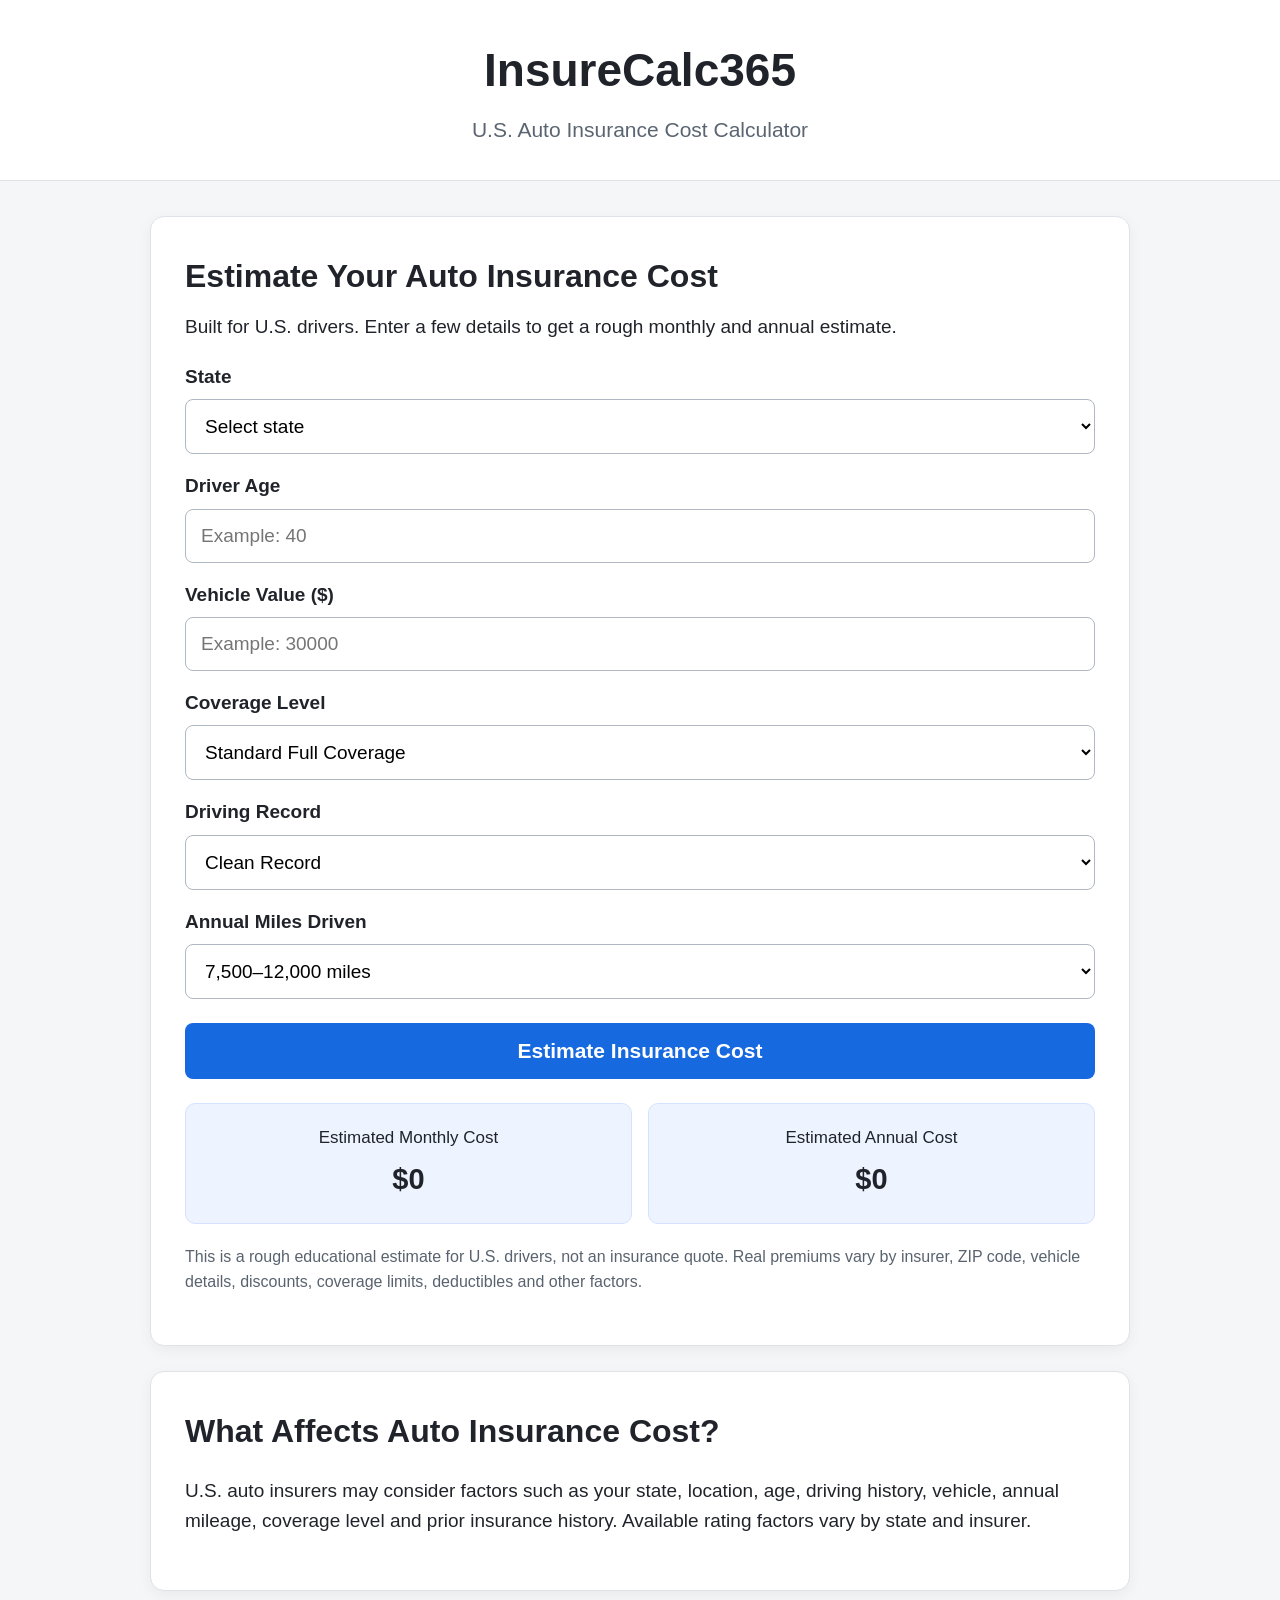
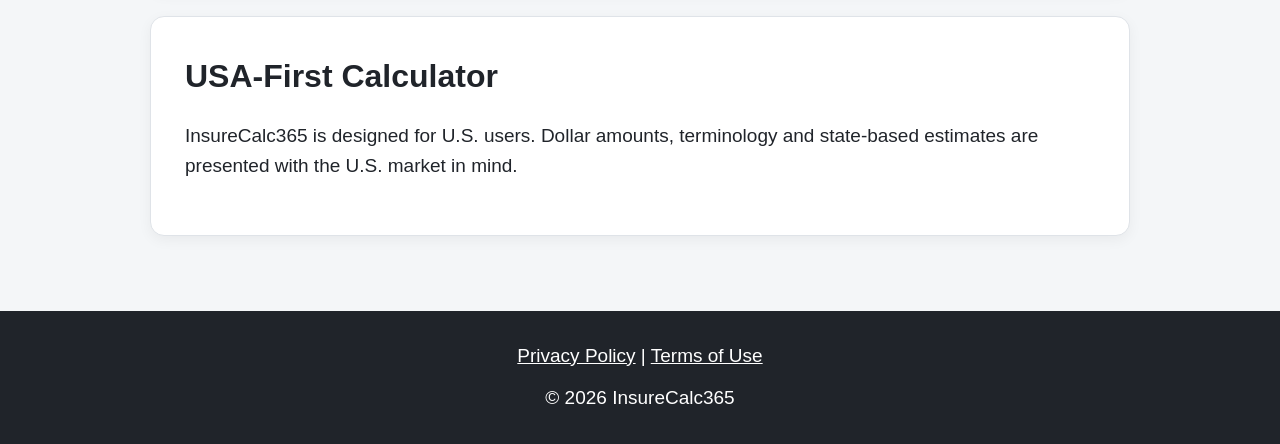
==== index.html @ 54487031 "Add files via upload" ====
<!doctype html>
<html lang="en">
<head>
<meta charset="utf-8">
<meta name="viewport" content="width=device-width,initial-scale=1">
<title>InsureCalc365 | U.S. Auto Insurance Cost Calculator</title>
<meta name="description" content="Estimate monthly and annual U.S. auto insurance costs using state, age, vehicle value, coverage level, driving record and annual mileage.">
<link rel="stylesheet" href="style.css">
</head>
<body>
<header><div class="wrap"><h1>InsureCalc365</h1><p>U.S. Auto Insurance Cost Calculator</p></div></header>
<main class="wrap">
<section class="card">
<h2>Estimate Your Auto Insurance Cost</h2>
<p class="intro">Built for U.S. drivers. Enter a few details to get a rough monthly and annual estimate.</p>

<label for="state">State</label>
<select id="state">
<option value="1.00">Select state</option>
<option value="1.18">California</option>
<option value="1.28">Florida</option>
<option value="1.15">Georgia</option>
<option value="0.92">Illinois</option>
<option value="1.22">Michigan</option>
<option value="1.08">New Jersey</option>
<option value="1.20">New York</option>
<option value="0.96">North Carolina</option>
<option value="1.00">Ohio</option>
<option value="1.05">Pennsylvania</option>
<option value="1.12">Texas</option>
<option value="0.98">Virginia</option>
<option value="1.06">Washington</option>
<option value="1.00">Other U.S. State</option>
</select>

<label for="age">Driver Age</label>
<input id="age" type="number" min="16" max="100" placeholder="Example: 40">

<label for="vehicleValue">Vehicle Value ($)</label>
<input id="vehicleValue" type="number" min="1000" step="500" placeholder="Example: 30000">

<label for="coverage">Coverage Level</label>
<select id="coverage">
<option value="0.68">Minimum / Liability Focused</option>
<option value="1.00" selected>Standard Full Coverage</option>
<option value="1.28">Higher-Limit Full Coverage</option>
</select>

<label for="record">Driving Record</label>
<select id="record">
<option value="1.00">Clean Record</option>
<option value="1.25">One Recent Violation</option>
<option value="1.55">One Recent At-Fault Accident</option>
<option value="2.00">Multiple Incidents</option>
</select>

<label for="miles">Annual Miles Driven</label>
<select id="miles">
<option value="0.90">Under 7,500 miles</option>
<option value="1.00" selected>7,500–12,000 miles</option>
<option value="1.08">12,001–18,000 miles</option>
<option value="1.15">Over 18,000 miles</option>
</select>

<button id="calculateBtn">Estimate Insurance Cost</button>
<div id="message" class="message" aria-live="polite"></div>

<div id="results" class="results" hidden>
<div class="resultbox"><span>Estimated Monthly Cost</span><strong id="monthly">$0</strong></div>
<div class="resultbox"><span>Estimated Annual Cost</span><strong id="annual">$0</strong></div>
</div>

<p class="note">This is a rough educational estimate for U.S. drivers, not an insurance quote. Real premiums vary by insurer, ZIP code, vehicle details, discounts, coverage limits, deductibles and other factors.</p>
</section>

<section class="card info">
<h2>What Affects Auto Insurance Cost?</h2>
<p>U.S. auto insurers may consider factors such as your state, location, age, driving history, vehicle, annual mileage, coverage level and prior insurance history. Available rating factors vary by state and insurer.</p>
</section>

<section class="card info">
<h2>USA-First Calculator</h2>
<p>InsureCalc365 is designed for U.S. users. Dollar amounts, terminology and state-based estimates are presented with the U.S. market in mind.</p>
</section>
</main>

<footer><div class="wrap"><a href="privacy.html">Privacy Policy</a> | <a href="terms.html">Terms of Use</a><p>© 2026 InsureCalc365</p></div></footer>
<script src="script.js"></script>
</body>
</html>
---- style.css ----
*{box-sizing:border-box}
body{margin:0;font-family:Arial,Helvetica,sans-serif;background:#f4f6f8;color:#20242a;font-size:19px;line-height:1.6}
.wrap{width:min(94%,980px);margin:0 auto}
header{background:#fff;border-bottom:1px solid #dfe3e8;text-align:center;padding:34px 0}
header h1{font-size:46px;margin:0 0 5px}
header p{font-size:21px;margin:0;color:#5b6572}
main{padding:35px 0}
.card{background:#fff;border:1px solid #dfe3e8;border-radius:14px;padding:34px;margin-bottom:25px;box-shadow:0 4px 14px rgba(0,0,0,.05)}
h2{font-size:32px;margin:0 0 10px}
.intro{margin-top:0}
label{display:block;font-size:19px;font-weight:700;margin:17px 0 7px}
input,select{width:100%;padding:15px;font-size:19px;border:1px solid #aeb7c2;border-radius:8px;background:#fff}
button{width:100%;margin-top:24px;padding:16px;font-size:21px;font-weight:700;border:0;border-radius:8px;background:#1769e0;color:#fff;cursor:pointer}
button:hover{background:#0f55bb}
.message{margin-top:18px;font-weight:700}
.results{display:grid;grid-template-columns:1fr 1fr;gap:16px;margin-top:24px}
.resultbox{padding:20px;border-radius:10px;background:#eef4ff;border:1px solid #d5e2ff;text-align:center}
.resultbox span{display:block;font-size:17px}
.resultbox strong{display:block;font-size:29px;margin-top:5px}
.note{margin-top:20px;font-size:16px;color:#59636f}
footer{background:#20242a;color:#fff;text-align:center;padding:30px 0;margin-top:15px}
footer a{color:#fff}
footer p{margin:12px 0 0}
@media(max-width:650px){body{font-size:18px}header h1{font-size:38px}.card{padding:24px}h2{font-size:28px}.results{grid-template-columns:1fr}}
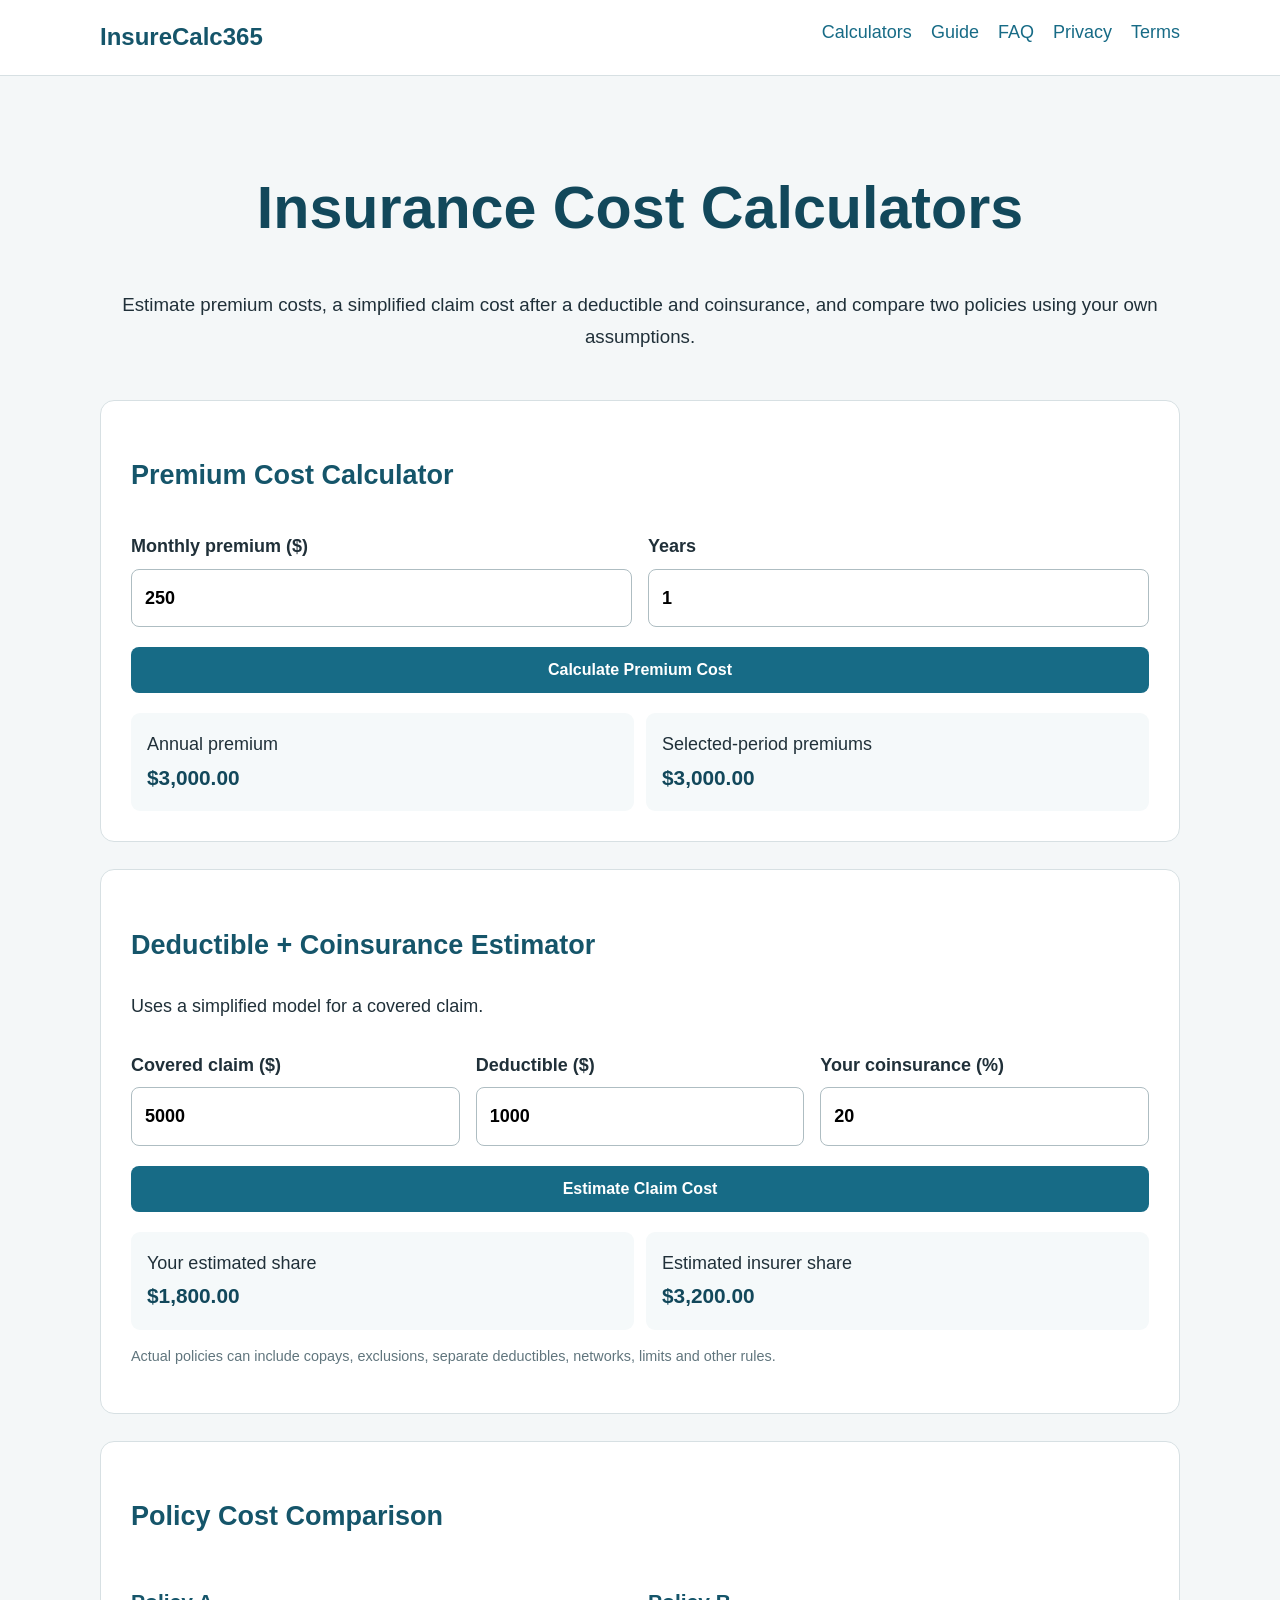
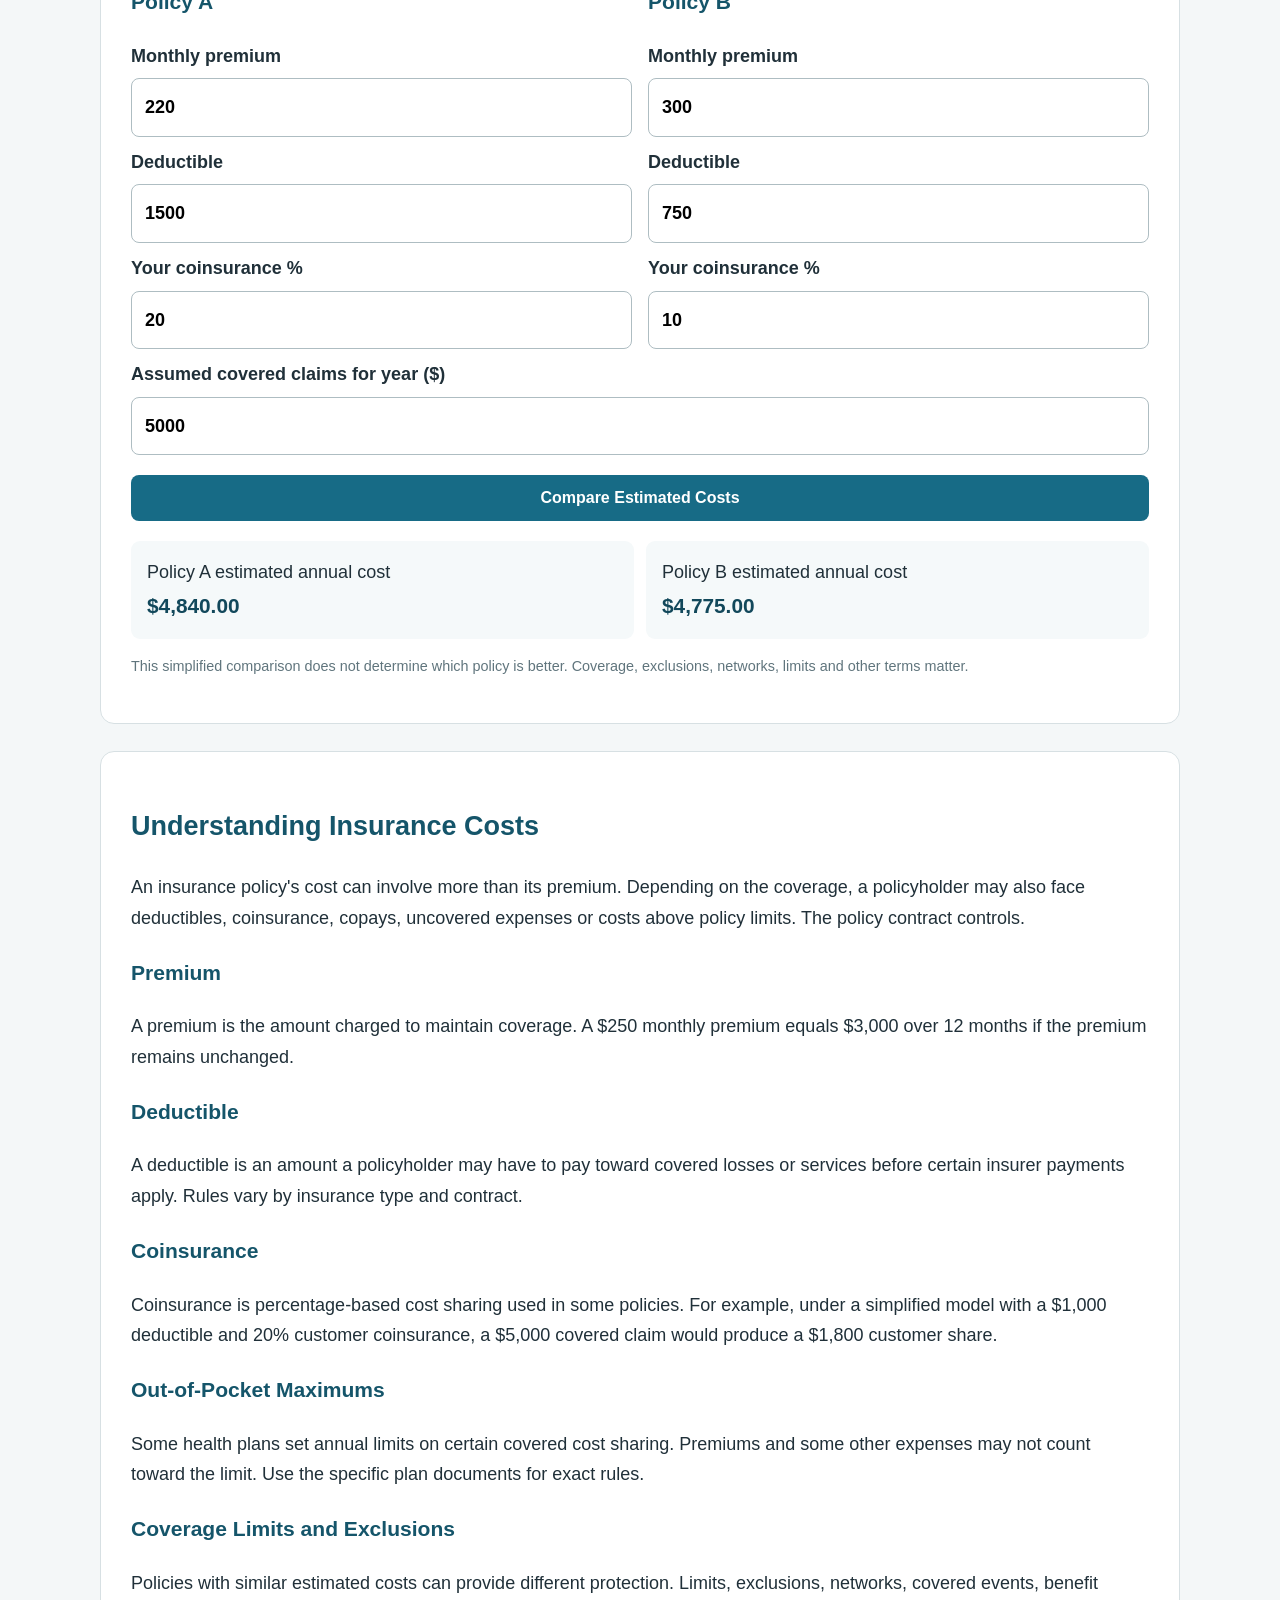
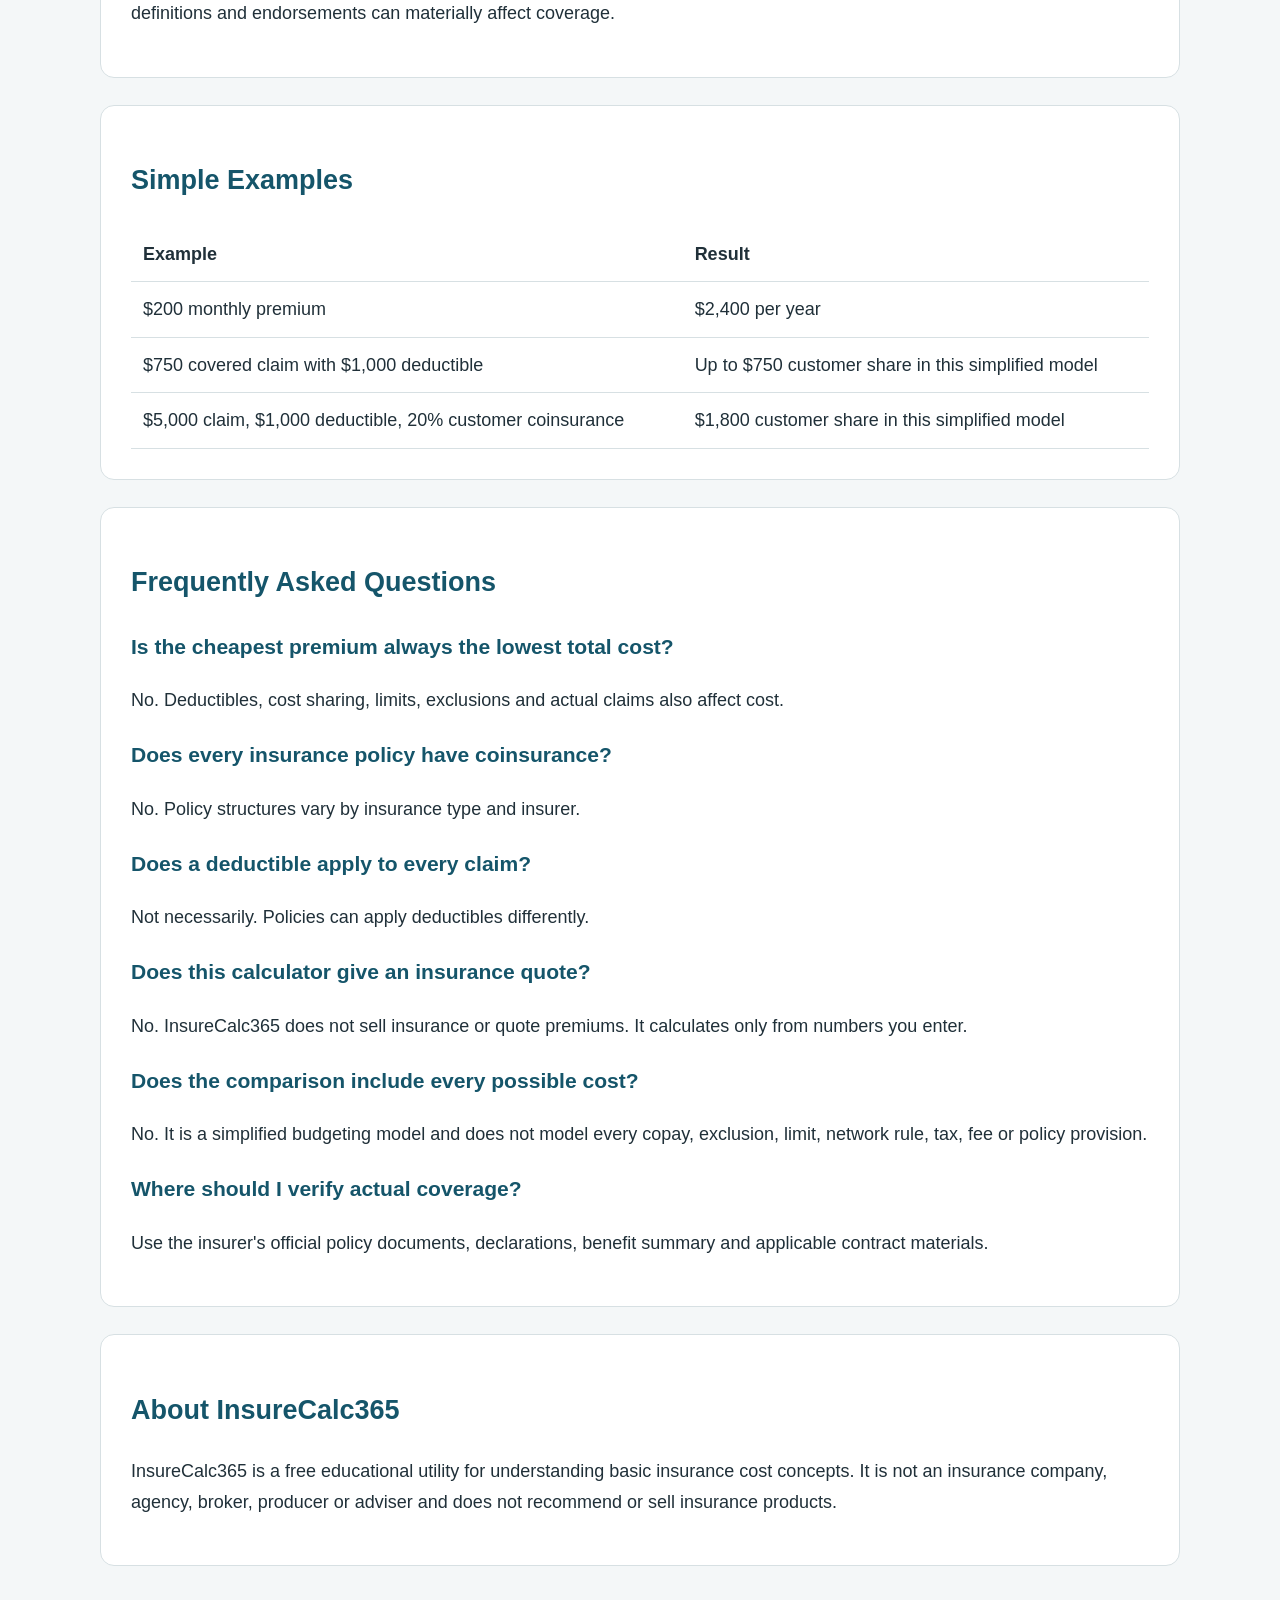
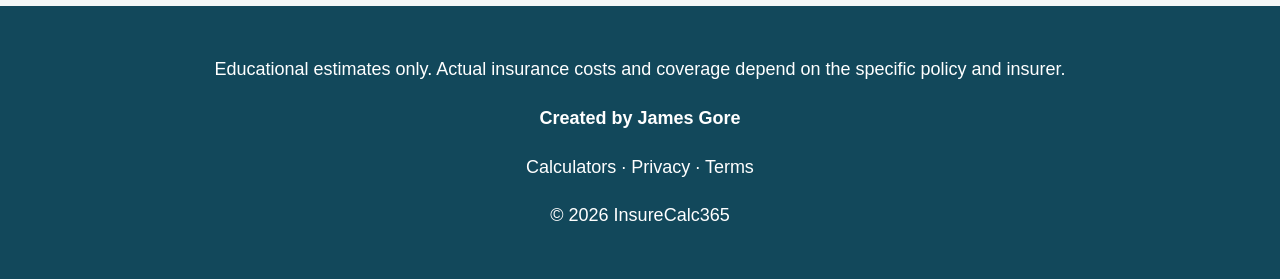
==== commit c158b566: "Add files via upload" ====
--- a/index.html
+++ b/index.html
@@ -1,90 +1 @@
-<!doctype html>
-<html lang="en">
-<head>
-<meta charset="utf-8">
-<meta name="viewport" content="width=device-width,initial-scale=1">
-<title>InsureCalc365 | U.S. Auto Insurance Cost Calculator</title>
-<meta name="description" content="Estimate monthly and annual U.S. auto insurance costs using state, age, vehicle value, coverage level, driving record and annual mileage.">
-<link rel="stylesheet" href="style.css">
-</head>
-<body>
-<header><div class="wrap"><h1>InsureCalc365</h1><p>U.S. Auto Insurance Cost Calculator</p></div></header>
-<main class="wrap">
-<section class="card">
-<h2>Estimate Your Auto Insurance Cost</h2>
-<p class="intro">Built for U.S. drivers. Enter a few details to get a rough monthly and annual estimate.</p>
-
-<label for="state">State</label>
-<select id="state">
-<option value="1.00">Select state</option>
-<option value="1.18">California</option>
-<option value="1.28">Florida</option>
-<option value="1.15">Georgia</option>
-<option value="0.92">Illinois</option>
-<option value="1.22">Michigan</option>
-<option value="1.08">New Jersey</option>
-<option value="1.20">New York</option>
-<option value="0.96">North Carolina</option>
-<option value="1.00">Ohio</option>
-<option value="1.05">Pennsylvania</option>
-<option value="1.12">Texas</option>
-<option value="0.98">Virginia</option>
-<option value="1.06">Washington</option>
-<option value="1.00">Other U.S. State</option>
-</select>
-
-<label for="age">Driver Age</label>
-<input id="age" type="number" min="16" max="100" placeholder="Example: 40">
-
-<label for="vehicleValue">Vehicle Value ($)</label>
-<input id="vehicleValue" type="number" min="1000" step="500" placeholder="Example: 30000">
-
-<label for="coverage">Coverage Level</label>
-<select id="coverage">
-<option value="0.68">Minimum / Liability Focused</option>
-<option value="1.00" selected>Standard Full Coverage</option>
-<option value="1.28">Higher-Limit Full Coverage</option>
-</select>
-
-<label for="record">Driving Record</label>
-<select id="record">
-<option value="1.00">Clean Record</option>
-<option value="1.25">One Recent Violation</option>
-<option value="1.55">One Recent At-Fault Accident</option>
-<option value="2.00">Multiple Incidents</option>
-</select>
-
-<label for="miles">Annual Miles Driven</label>
-<select id="miles">
-<option value="0.90">Under 7,500 miles</option>
-<option value="1.00" selected>7,500–12,000 miles</option>
-<option value="1.08">12,001–18,000 miles</option>
-<option value="1.15">Over 18,000 miles</option>
-</select>
-
-<button id="calculateBtn">Estimate Insurance Cost</button>
-<div id="message" class="message" aria-live="polite"></div>
-
-<div id="results" class="results" hidden>
-<div class="resultbox"><span>Estimated Monthly Cost</span><strong id="monthly">$0</strong></div>
-<div class="resultbox"><span>Estimated Annual Cost</span><strong id="annual">$0</strong></div>
-</div>
-
-<p class="note">This is a rough educational estimate for U.S. drivers, not an insurance quote. Real premiums vary by insurer, ZIP code, vehicle details, discounts, coverage limits, deductibles and other factors.</p>
-</section>
-
-<section class="card info">
-<h2>What Affects Auto Insurance Cost?</h2>
-<p>U.S. auto insurers may consider factors such as your state, location, age, driving history, vehicle, annual mileage, coverage level and prior insurance history. Available rating factors vary by state and insurer.</p>
-</section>
-
-<section class="card info">
-<h2>USA-First Calculator</h2>
-<p>InsureCalc365 is designed for U.S. users. Dollar amounts, terminology and state-based estimates are presented with the U.S. market in mind.</p>
-</section>
-</main>
-
-<footer><div class="wrap"><a href="privacy.html">Privacy Policy</a> | <a href="terms.html">Terms of Use</a><p>© 2026 InsureCalc365</p></div></footer>
-<script src="script.js"></script>
-</body>
-</html>
+<!doctype html><html><head><meta charset="utf-8"><meta name="viewport" content="width=device-width,initial-scale=1"><title>Insurance Cost Calculators | InsureCalc365</title><meta name="description" content="Free insurance budgeting calculators for premiums, deductibles, coinsurance and policy cost comparisons."><link rel="stylesheet" href="style.css"></head><body><header><div class="wrap"><b>InsureCalc365</b><nav><a href="#tools">Calculators</a> <a href="#guide">Guide</a> <a href="#faq">FAQ</a> <a href="privacy.html">Privacy</a> <a href="terms.html">Terms</a></nav></div></header><main class="wrap"><section class="hero"><h1>Insurance Cost Calculators</h1><p>Estimate premium costs, a simplified claim cost after a deductible and coinsurance, and compare two policies using your own assumptions.</p></section><section id="tools"><article class="card"><h2>Premium Cost Calculator</h2><div class="grid"><label>Monthly premium ($)<input id="p" type="number" value="250" min="0"></label><label>Years<input id="y" type="number" value="1" min="1"></label></div><button onclick="prem()">Calculate Premium Cost</button><div class="results"><div>Annual premium<strong id="pa">—</strong></div><div>Selected-period premiums<strong id="pt">—</strong></div></div></article><article class="card"><h2>Deductible + Coinsurance Estimator</h2><p>Uses a simplified model for a covered claim.</p><div class="grid three"><label>Covered claim ($)<input id="cl" type="number" value="5000" min="0"></label><label>Deductible ($)<input id="d" type="number" value="1000" min="0"></label><label>Your coinsurance (%)<input id="c" type="number" value="20" min="0" max="100"></label></div><button onclick="claim()">Estimate Claim Cost</button><div class="results"><div>Your estimated share<strong id="ys">—</strong></div><div>Estimated insurer share<strong id="is">—</strong></div></div><p class="note">Actual policies can include copays, exclusions, separate deductibles, networks, limits and other rules.</p></article><article class="card"><h2>Policy Cost Comparison</h2><div class="compare"><div><h3>Policy A</h3><label>Monthly premium<input id="ap" type="number" value="220"></label><label>Deductible<input id="ad" type="number" value="1500"></label><label>Your coinsurance %<input id="ac" type="number" value="20"></label></div><div><h3>Policy B</h3><label>Monthly premium<input id="bp" type="number" value="300"></label><label>Deductible<input id="bd" type="number" value="750"></label><label>Your coinsurance %<input id="bc" type="number" value="10"></label></div></div><label>Assumed covered claims for year ($)<input id="claims" type="number" value="5000"></label><button onclick="compare()">Compare Estimated Costs</button><div class="results"><div>Policy A estimated annual cost<strong id="at">—</strong></div><div>Policy B estimated annual cost<strong id="bt">—</strong></div></div><p class="note">This simplified comparison does not determine which policy is better. Coverage, exclusions, networks, limits and other terms matter.</p></article></section><section class="content" id="guide"><h2>Understanding Insurance Costs</h2><p>An insurance policy's cost can involve more than its premium. Depending on the coverage, a policyholder may also face deductibles, coinsurance, copays, uncovered expenses or costs above policy limits. The policy contract controls.</p><h3>Premium</h3><p>A premium is the amount charged to maintain coverage. A $250 monthly premium equals $3,000 over 12 months if the premium remains unchanged.</p><h3>Deductible</h3><p>A deductible is an amount a policyholder may have to pay toward covered losses or services before certain insurer payments apply. Rules vary by insurance type and contract.</p><h3>Coinsurance</h3><p>Coinsurance is percentage-based cost sharing used in some policies. For example, under a simplified model with a $1,000 deductible and 20% customer coinsurance, a $5,000 covered claim would produce a $1,800 customer share.</p><h3>Out-of-Pocket Maximums</h3><p>Some health plans set annual limits on certain covered cost sharing. Premiums and some other expenses may not count toward the limit. Use the specific plan documents for exact rules.</p><h3>Coverage Limits and Exclusions</h3><p>Policies with similar estimated costs can provide different protection. Limits, exclusions, networks, covered events, benefit definitions and endorsements can materially affect coverage.</p></section><section class="content"><h2>Simple Examples</h2><table><tr><th>Example</th><th>Result</th></tr><tr><td>$200 monthly premium</td><td>$2,400 per year</td></tr><tr><td>$750 covered claim with $1,000 deductible</td><td>Up to $750 customer share in this simplified model</td></tr><tr><td>$5,000 claim, $1,000 deductible, 20% customer coinsurance</td><td>$1,800 customer share in this simplified model</td></tr></table></section><section class="content" id="faq"><h2>Frequently Asked Questions</h2><h3>Is the cheapest premium always the lowest total cost?</h3><p>No. Deductibles, cost sharing, limits, exclusions and actual claims also affect cost.</p><h3>Does every insurance policy have coinsurance?</h3><p>No. Policy structures vary by insurance type and insurer.</p><h3>Does a deductible apply to every claim?</h3><p>Not necessarily. Policies can apply deductibles differently.</p><h3>Does this calculator give an insurance quote?</h3><p>No. InsureCalc365 does not sell insurance or quote premiums. It calculates only from numbers you enter.</p><h3>Does the comparison include every possible cost?</h3><p>No. It is a simplified budgeting model and does not model every copay, exclusion, limit, network rule, tax, fee or policy provision.</p><h3>Where should I verify actual coverage?</h3><p>Use the insurer's official policy documents, declarations, benefit summary and applicable contract materials.</p></section><section class="content"><h2>About InsureCalc365</h2><p>InsureCalc365 is a free educational utility for understanding basic insurance cost concepts. It is not an insurance company, agency, broker, producer or adviser and does not recommend or sell insurance products.</p></section></main><footer><p>Educational estimates only. Actual insurance costs and coverage depend on the specific policy and insurer.</p><p><b>Created by James Gore</b></p><p><a href="index.html">Calculators</a> · <a href="privacy.html">Privacy</a> · <a href="terms.html">Terms</a></p><p>© 2026 InsureCalc365</p></footer><script src="script.js"></script></body></html>
--- a/style.css
+++ b/style.css
@@ -1,24 +1 @@
-*{box-sizing:border-box}
-body{margin:0;font-family:Arial,Helvetica,sans-serif;background:#f4f6f8;color:#20242a;font-size:19px;line-height:1.6}
-.wrap{width:min(94%,980px);margin:0 auto}
-header{background:#fff;border-bottom:1px solid #dfe3e8;text-align:center;padding:34px 0}
-header h1{font-size:46px;margin:0 0 5px}
-header p{font-size:21px;margin:0;color:#5b6572}
-main{padding:35px 0}
-.card{background:#fff;border:1px solid #dfe3e8;border-radius:14px;padding:34px;margin-bottom:25px;box-shadow:0 4px 14px rgba(0,0,0,.05)}
-h2{font-size:32px;margin:0 0 10px}
-.intro{margin-top:0}
-label{display:block;font-size:19px;font-weight:700;margin:17px 0 7px}
-input,select{width:100%;padding:15px;font-size:19px;border:1px solid #aeb7c2;border-radius:8px;background:#fff}
-button{width:100%;margin-top:24px;padding:16px;font-size:21px;font-weight:700;border:0;border-radius:8px;background:#1769e0;color:#fff;cursor:pointer}
-button:hover{background:#0f55bb}
-.message{margin-top:18px;font-weight:700}
-.results{display:grid;grid-template-columns:1fr 1fr;gap:16px;margin-top:24px}
-.resultbox{padding:20px;border-radius:10px;background:#eef4ff;border:1px solid #d5e2ff;text-align:center}
-.resultbox span{display:block;font-size:17px}
-.resultbox strong{display:block;font-size:29px;margin-top:5px}
-.note{margin-top:20px;font-size:16px;color:#59636f}
-footer{background:#20242a;color:#fff;text-align:center;padding:30px 0;margin-top:15px}
-footer a{color:#fff}
-footer p{margin:12px 0 0}
-@media(max-width:650px){body{font-size:18px}header h1{font-size:38px}.card{padding:24px}h2{font-size:28px}.results{grid-template-columns:1fr}}
+*{box-sizing:border-box}body{margin:0;background:#f4f7f8;color:#203039;font:18px/1.7 Arial,sans-serif}.wrap{width:min(1080px,92%);margin:auto}header{background:#fff;border-bottom:1px solid #d7e0e3;padding:17px 0}header .wrap{display:flex;justify-content:space-between;gap:20px;flex-wrap:wrap}header b{font-size:1.5rem;color:#15556a}nav a{margin-left:14px}a{color:#176b86;text-decoration:none}.hero{text-align:center;padding:50px 0 28px}.hero h1{font-size:clamp(2.3rem,6vw,3.7rem);line-height:1.1;color:#12485b}.hero p{font-size:1.17rem}.card,.content{background:#fff;border:1px solid #d7e0e3;border-radius:14px;padding:30px;margin-bottom:27px}h2,h3{color:#15556a}.grid,.compare{display:grid;grid-template-columns:repeat(2,1fr);gap:16px}.three{grid-template-columns:repeat(3,1fr)}label{display:block;font-weight:bold;margin-top:10px}input{width:100%;padding:13px;margin-top:7px;border:1px solid #aebdc2;border-radius:8px;font:inherit}button{width:100%;padding:14px;margin-top:20px;border:0;border-radius:8px;background:#176b86;color:#fff;font-size:1rem;font-weight:bold}.results{display:grid;grid-template-columns:repeat(2,1fr);gap:12px;margin-top:20px}.results div{background:#f5f9fa;padding:16px;border-radius:9px}.results strong{display:block;font-size:1.3rem;color:#12485b}.note{font-size:.9rem;color:#60757d}table{width:100%;border-collapse:collapse}th,td{text-align:left;padding:12px;border-bottom:1px solid #d7e0e3}.back{display:inline-block;margin-top:22px;background:#176b86;color:#fff;padding:11px 18px;border-radius:8px;font-weight:bold}footer{background:#12485b;color:#fff;text-align:center;padding:30px 4%;margin-top:40px}footer a{color:#fff}@media(max-width:760px){body{font-size:17px}.grid,.three,.compare,.results{grid-template-columns:1fr}.card,.content{padding:21px}}
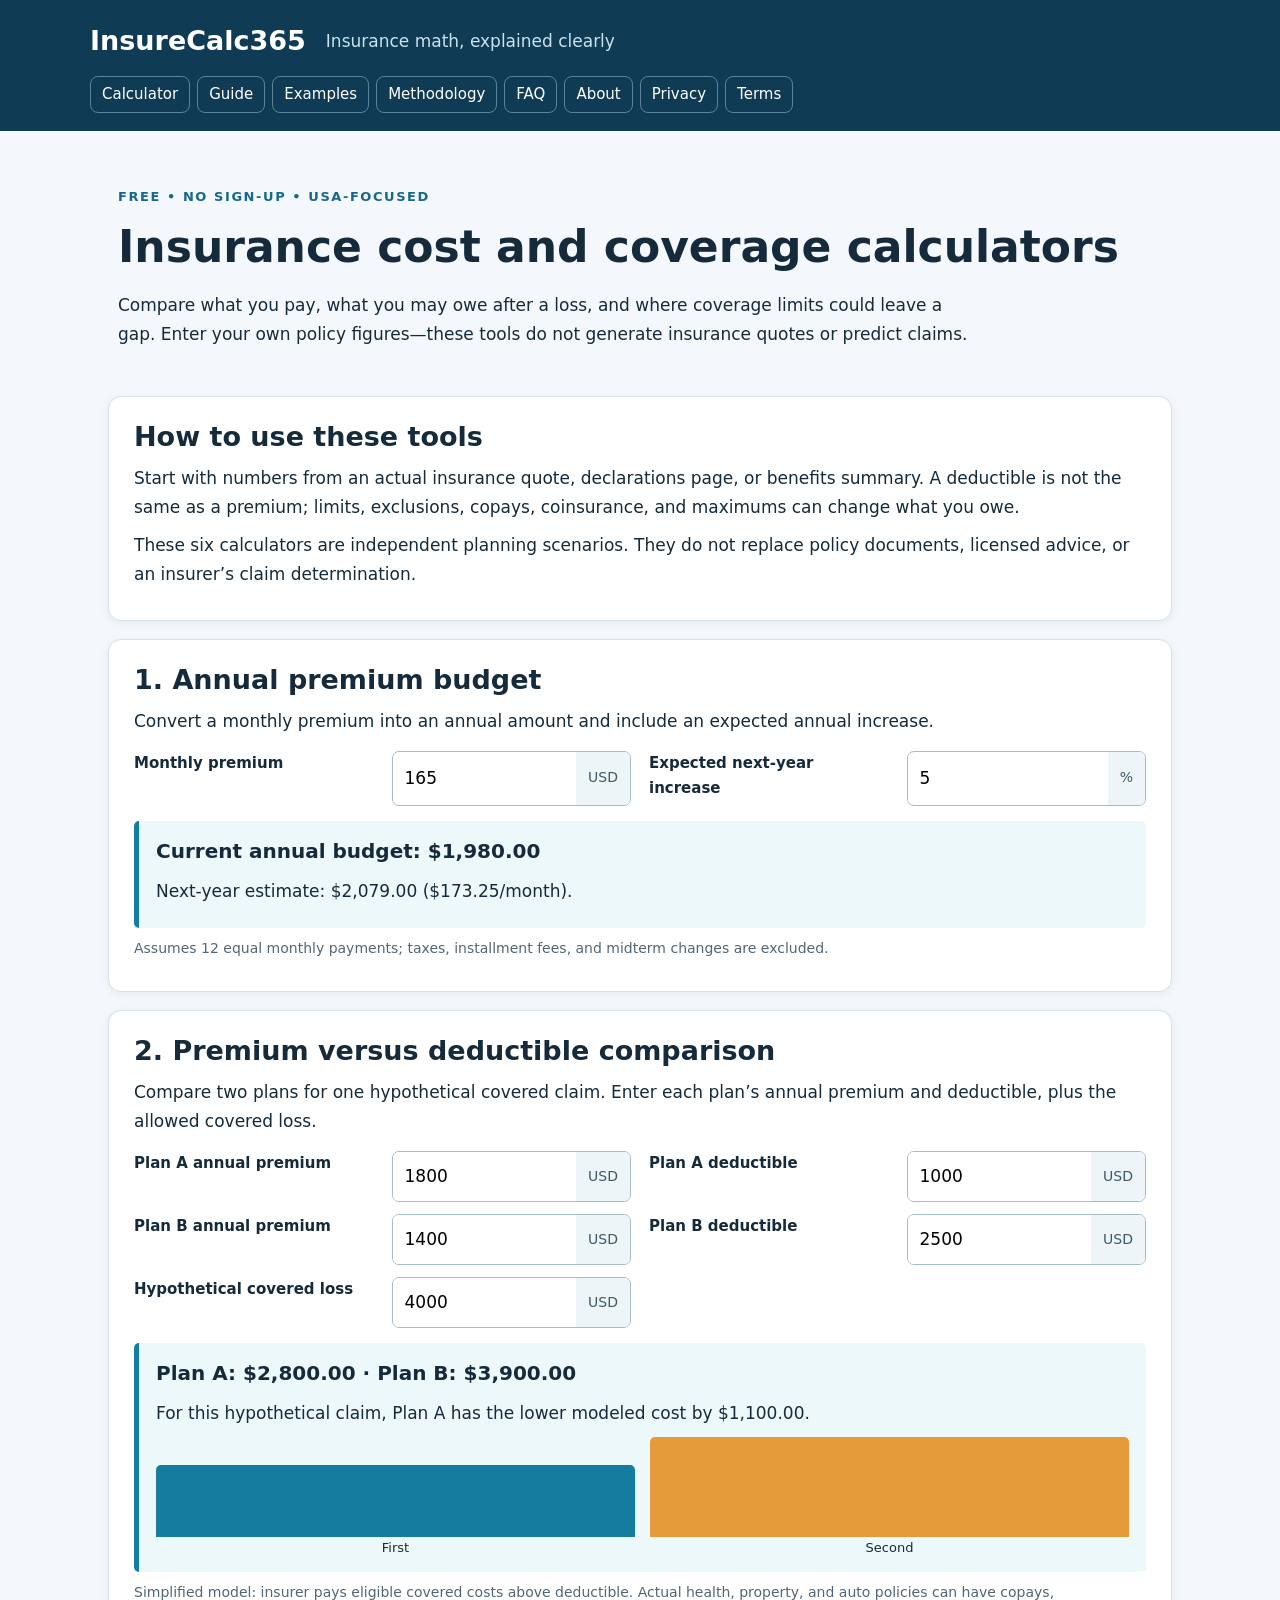
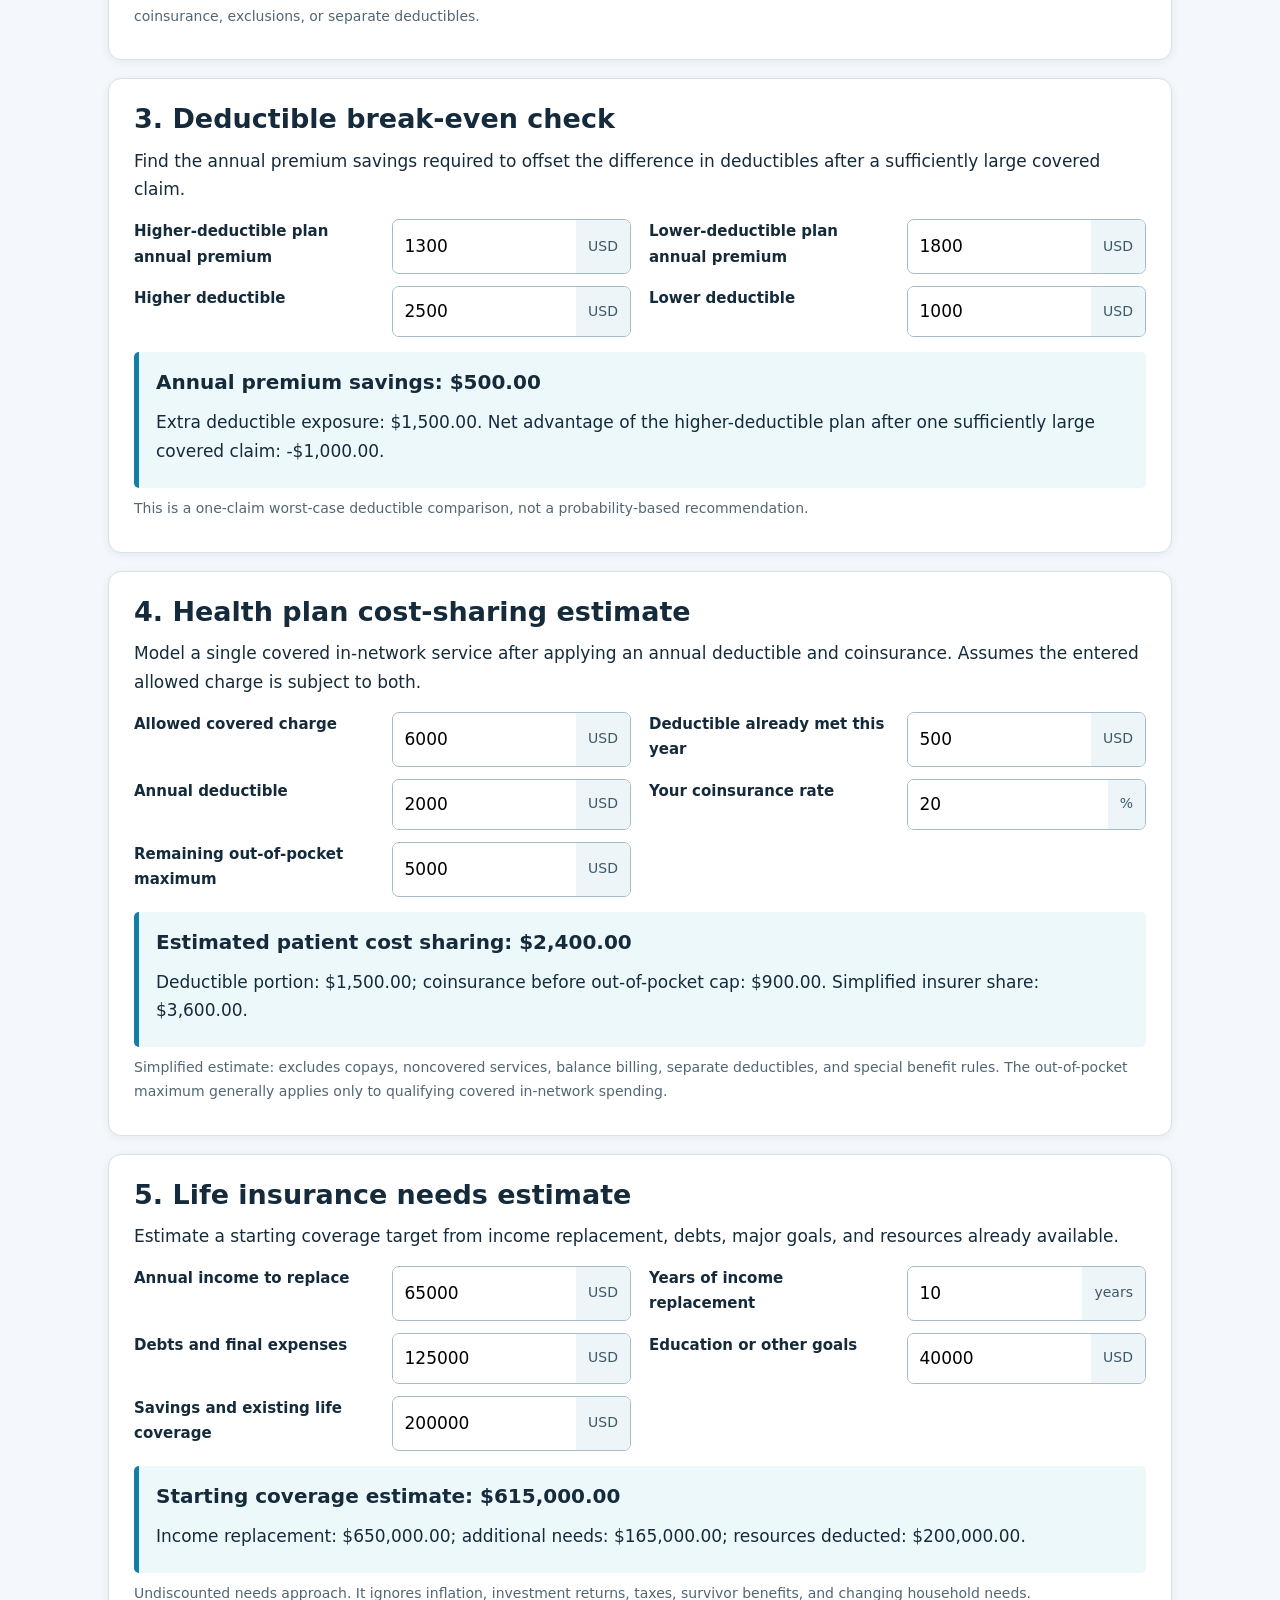
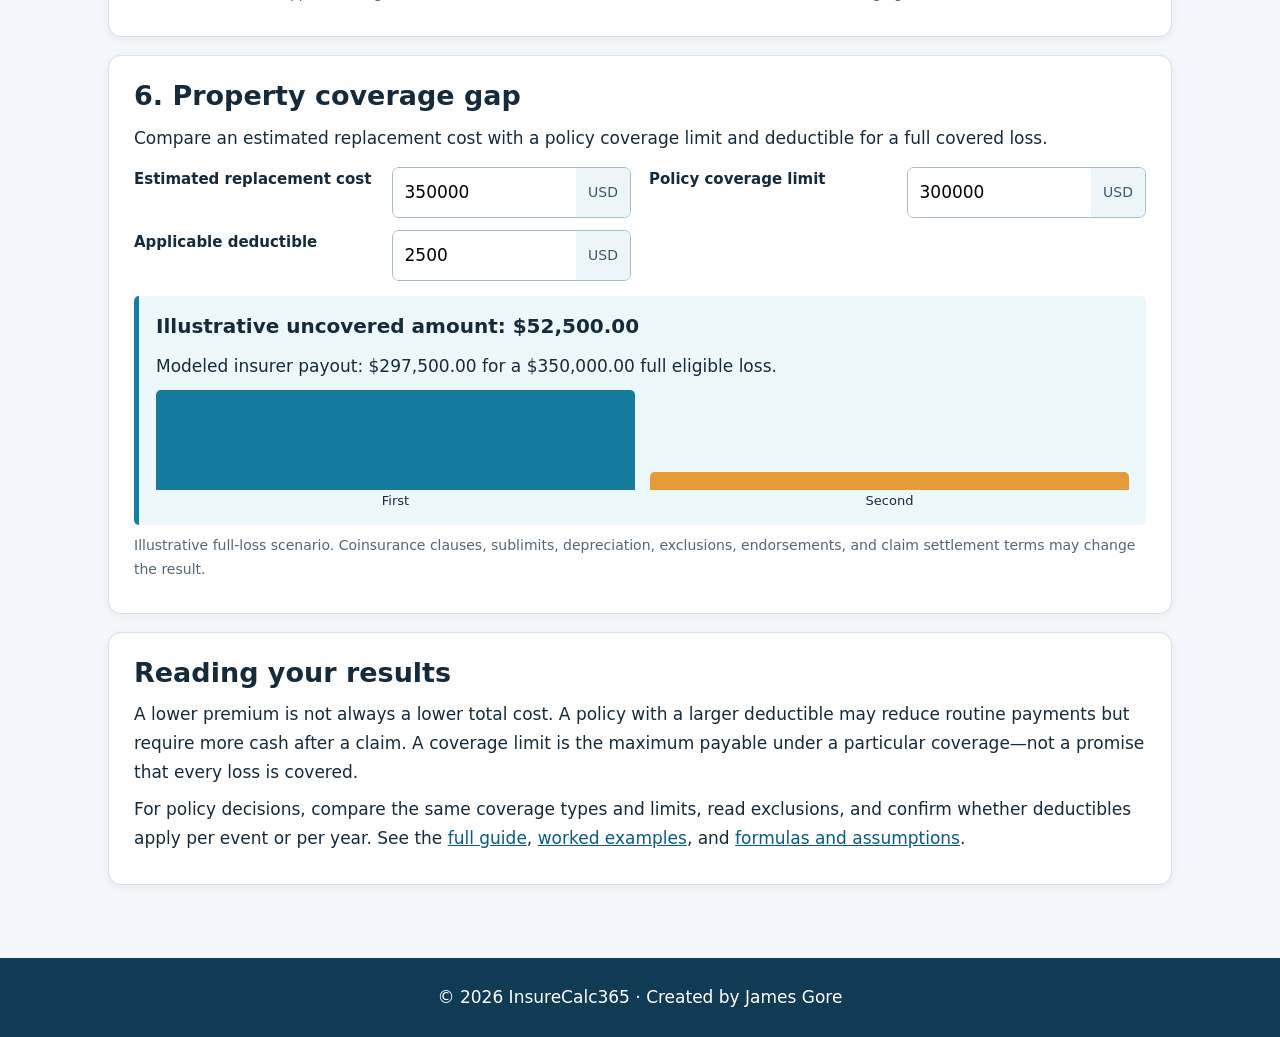
==== commit c76bb7a4: "Add files via upload" ====
--- a/index.html
+++ b/index.html
@@ -1 +1 @@
-<!doctype html><html><head><meta charset="utf-8"><meta name="viewport" content="width=device-width,initial-scale=1"><title>Insurance Cost Calculators | InsureCalc365</title><meta name="description" content="Free insurance budgeting calculators for premiums, deductibles, coinsurance and policy cost comparisons."><link rel="stylesheet" href="style.css"></head><body><header><div class="wrap"><b>InsureCalc365</b><nav><a href="#tools">Calculators</a> <a href="#guide">Guide</a> <a href="#faq">FAQ</a> <a href="privacy.html">Privacy</a> <a href="terms.html">Terms</a></nav></div></header><main class="wrap"><section class="hero"><h1>Insurance Cost Calculators</h1><p>Estimate premium costs, a simplified claim cost after a deductible and coinsurance, and compare two policies using your own assumptions.</p></section><section id="tools"><article class="card"><h2>Premium Cost Calculator</h2><div class="grid"><label>Monthly premium ($)<input id="p" type="number" value="250" min="0"></label><label>Years<input id="y" type="number" value="1" min="1"></label></div><button onclick="prem()">Calculate Premium Cost</button><div class="results"><div>Annual premium<strong id="pa">—</strong></div><div>Selected-period premiums<strong id="pt">—</strong></div></div></article><article class="card"><h2>Deductible + Coinsurance Estimator</h2><p>Uses a simplified model for a covered claim.</p><div class="grid three"><label>Covered claim ($)<input id="cl" type="number" value="5000" min="0"></label><label>Deductible ($)<input id="d" type="number" value="1000" min="0"></label><label>Your coinsurance (%)<input id="c" type="number" value="20" min="0" max="100"></label></div><button onclick="claim()">Estimate Claim Cost</button><div class="results"><div>Your estimated share<strong id="ys">—</strong></div><div>Estimated insurer share<strong id="is">—</strong></div></div><p class="note">Actual policies can include copays, exclusions, separate deductibles, networks, limits and other rules.</p></article><article class="card"><h2>Policy Cost Comparison</h2><div class="compare"><div><h3>Policy A</h3><label>Monthly premium<input id="ap" type="number" value="220"></label><label>Deductible<input id="ad" type="number" value="1500"></label><label>Your coinsurance %<input id="ac" type="number" value="20"></label></div><div><h3>Policy B</h3><label>Monthly premium<input id="bp" type="number" value="300"></label><label>Deductible<input id="bd" type="number" value="750"></label><label>Your coinsurance %<input id="bc" type="number" value="10"></label></div></div><label>Assumed covered claims for year ($)<input id="claims" type="number" value="5000"></label><button onclick="compare()">Compare Estimated Costs</button><div class="results"><div>Policy A estimated annual cost<strong id="at">—</strong></div><div>Policy B estimated annual cost<strong id="bt">—</strong></div></div><p class="note">This simplified comparison does not determine which policy is better. Coverage, exclusions, networks, limits and other terms matter.</p></article></section><section class="content" id="guide"><h2>Understanding Insurance Costs</h2><p>An insurance policy's cost can involve more than its premium. Depending on the coverage, a policyholder may also face deductibles, coinsurance, copays, uncovered expenses or costs above policy limits. The policy contract controls.</p><h3>Premium</h3><p>A premium is the amount charged to maintain coverage. A $250 monthly premium equals $3,000 over 12 months if the premium remains unchanged.</p><h3>Deductible</h3><p>A deductible is an amount a policyholder may have to pay toward covered losses or services before certain insurer payments apply. Rules vary by insurance type and contract.</p><h3>Coinsurance</h3><p>Coinsurance is percentage-based cost sharing used in some policies. For example, under a simplified model with a $1,000 deductible and 20% customer coinsurance, a $5,000 covered claim would produce a $1,800 customer share.</p><h3>Out-of-Pocket Maximums</h3><p>Some health plans set annual limits on certain covered cost sharing. Premiums and some other expenses may not count toward the limit. Use the specific plan documents for exact rules.</p><h3>Coverage Limits and Exclusions</h3><p>Policies with similar estimated costs can provide different protection. Limits, exclusions, networks, covered events, benefit definitions and endorsements can materially affect coverage.</p></section><section class="content"><h2>Simple Examples</h2><table><tr><th>Example</th><th>Result</th></tr><tr><td>$200 monthly premium</td><td>$2,400 per year</td></tr><tr><td>$750 covered claim with $1,000 deductible</td><td>Up to $750 customer share in this simplified model</td></tr><tr><td>$5,000 claim, $1,000 deductible, 20% customer coinsurance</td><td>$1,800 customer share in this simplified model</td></tr></table></section><section class="content" id="faq"><h2>Frequently Asked Questions</h2><h3>Is the cheapest premium always the lowest total cost?</h3><p>No. Deductibles, cost sharing, limits, exclusions and actual claims also affect cost.</p><h3>Does every insurance policy have coinsurance?</h3><p>No. Policy structures vary by insurance type and insurer.</p><h3>Does a deductible apply to every claim?</h3><p>Not necessarily. Policies can apply deductibles differently.</p><h3>Does this calculator give an insurance quote?</h3><p>No. InsureCalc365 does not sell insurance or quote premiums. It calculates only from numbers you enter.</p><h3>Does the comparison include every possible cost?</h3><p>No. It is a simplified budgeting model and does not model every copay, exclusion, limit, network rule, tax, fee or policy provision.</p><h3>Where should I verify actual coverage?</h3><p>Use the insurer's official policy documents, declarations, benefit summary and applicable contract materials.</p></section><section class="content"><h2>About InsureCalc365</h2><p>InsureCalc365 is a free educational utility for understanding basic insurance cost concepts. It is not an insurance company, agency, broker, producer or adviser and does not recommend or sell insurance products.</p></section></main><footer><p>Educational estimates only. Actual insurance costs and coverage depend on the specific policy and insurer.</p><p><b>Created by James Gore</b></p><p><a href="index.html">Calculators</a> · <a href="privacy.html">Privacy</a> · <a href="terms.html">Terms</a></p><p>© 2026 InsureCalc365</p></footer><script src="script.js"></script></body></html>+<!doctype html><html lang="en"><head><meta charset="utf-8"><meta name="viewport" content="width=device-width,initial-scale=1"><title>Insurance Cost, Deductible &amp; Coverage Calculators | InsureCalc365</title><meta name="description" content="Six free insurance calculators for premiums, deductibles, coinsurance, life coverage and property limits."><link rel="canonical" href="https://insurecalc365.com/index.html"><link rel="stylesheet" href="style.css"><script async src="https://pagead2.googlesyndication.com/pagead/js/adsbygoogle.js?client=ca-pub-5287196493103465" crossorigin="anonymous"></script></head><body><a class="skip" href="#main">Skip to content</a><header><div class="brand"><a href="index.html">InsureCalc365</a><span>Insurance math, explained clearly</span></div><nav aria-label="Main navigation"><a href="index.html">Calculator</a><a href="guide.html">Guide</a><a href="examples.html">Examples</a><a href="methodology.html">Methodology</a><a href="faq.html">FAQ</a><a href="about.html">About</a><a href="privacy.html">Privacy</a><a href="terms.html">Terms</a></nav></header><main id="main"><div class="hero"><p class="eyebrow">FREE • NO SIGN-UP • USA-FOCUSED</p><h1>Insurance cost and coverage calculators</h1><p>Compare what you pay, what you may owe after a loss, and where coverage limits could leave a gap. Enter your own policy figures—these tools do not generate insurance quotes or predict claims.</p></div><section class="panel"><h2>How to use these tools</h2><p>Start with numbers from an actual insurance quote, declarations page, or benefits summary. A deductible is not the same as a premium; limits, exclusions, copays, coinsurance, and maximums can change what you owe.</p><p>These six calculators are independent planning scenarios. They do not replace policy documents, licensed advice, or an insurer’s claim determination.</p></section><section class="panel tool" id="annual"><h2>1. Annual premium budget</h2><p>Convert a monthly premium into an annual amount and include an expected annual increase.</p><div class="inputs"><label for="monthly">Monthly premium</label><div class="field"><input id="monthly" type="number" min="0" step="any" value="165" inputmode="decimal"><span>USD</span></div><label for="increase">Expected next-year increase</label><div class="field"><input id="increase" type="number" min="0" step="any" value="5" inputmode="decimal"><span>%</span></div></div><div class="result" id="out-annual" aria-live="polite"></div><p class="fine">Assumes 12 equal monthly payments; taxes, installment fees, and midterm changes are excluded.</p></section><section class="panel tool" id="deductible"><h2>2. Premium versus deductible comparison</h2><p>Compare two plans for one hypothetical covered claim. Enter each plan’s annual premium and deductible, plus the allowed covered loss.</p><div class="inputs"><label for="aprem">Plan A annual premium</label><div class="field"><input id="aprem" type="number" min="0" step="any" value="1800" inputmode="decimal"><span>USD</span></div><label for="aded">Plan A deductible</label><div class="field"><input id="aded" type="number" min="0" step="any" value="1000" inputmode="decimal"><span>USD</span></div><label for="bprem">Plan B annual premium</label><div class="field"><input id="bprem" type="number" min="0" step="any" value="1400" inputmode="decimal"><span>USD</span></div><label for="bded">Plan B deductible</label><div class="field"><input id="bded" type="number" min="0" step="any" value="2500" inputmode="decimal"><span>USD</span></div><label for="loss">Hypothetical covered loss</label><div class="field"><input id="loss" type="number" min="0" step="any" value="4000" inputmode="decimal"><span>USD</span></div></div><div class="result" id="out-deductible" aria-live="polite"></div><p class="fine">Simplified model: insurer pays eligible covered costs above deductible. Actual health, property, and auto policies can have copays, coinsurance, exclusions, or separate deductibles.</p></section><section class="panel tool" id="breakeven"><h2>3. Deductible break-even check</h2><p>Find the annual premium savings required to offset the difference in deductibles after a sufficiently large covered claim.</p><div class="inputs"><label for="lowprem">Higher-deductible plan annual premium</label><div class="field"><input id="lowprem" type="number" min="0" step="any" value="1300" inputmode="decimal"><span>USD</span></div><label for="highprem">Lower-deductible plan annual premium</label><div class="field"><input id="highprem" type="number" min="0" step="any" value="1800" inputmode="decimal"><span>USD</span></div><label for="lowded">Higher deductible</label><div class="field"><input id="lowded" type="number" min="0" step="any" value="2500" inputmode="decimal"><span>USD</span></div><label for="highded">Lower deductible</label><div class="field"><input id="highded" type="number" min="0" step="any" value="1000" inputmode="decimal"><span>USD</span></div></div><div class="result" id="out-breakeven" aria-live="polite"></div><p class="fine">This is a one-claim worst-case deductible comparison, not a probability-based recommendation.</p></section><section class="panel tool" id="coinsurance"><h2>4. Health plan cost-sharing estimate</h2><p>Model a single covered in-network service after applying an annual deductible and coinsurance. Assumes the entered allowed charge is subject to both.</p><div class="inputs"><label for="allowed">Allowed covered charge</label><div class="field"><input id="allowed" type="number" min="0" step="any" value="6000" inputmode="decimal"><span>USD</span></div><label for="hused">Deductible already met this year</label><div class="field"><input id="hused" type="number" min="0" step="any" value="500" inputmode="decimal"><span>USD</span></div><label for="hded">Annual deductible</label><div class="field"><input id="hded" type="number" min="0" step="any" value="2000" inputmode="decimal"><span>USD</span></div><label for="coins">Your coinsurance rate</label><div class="field"><input id="coins" type="number" min="0" step="any" value="20" inputmode="decimal"><span>%</span></div><label for="oop">Remaining out-of-pocket maximum</label><div class="field"><input id="oop" type="number" min="0" step="any" value="5000" inputmode="decimal"><span>USD</span></div></div><div class="result" id="out-coinsurance" aria-live="polite"></div><p class="fine">Simplified estimate: excludes copays, noncovered services, balance billing, separate deductibles, and special benefit rules. The out-of-pocket maximum generally applies only to qualifying covered in-network spending.</p></section><section class="panel tool" id="life"><h2>5. Life insurance needs estimate</h2><p>Estimate a starting coverage target from income replacement, debts, major goals, and resources already available.</p><div class="inputs"><label for="income">Annual income to replace</label><div class="field"><input id="income" type="number" min="0" step="any" value="65000" inputmode="decimal"><span>USD</span></div><label for="years">Years of income replacement</label><div class="field"><input id="years" type="number" min="0" step="any" value="10" inputmode="decimal"><span>years</span></div><label for="debt">Debts and final expenses</label><div class="field"><input id="debt" type="number" min="0" step="any" value="125000" inputmode="decimal"><span>USD</span></div><label for="goals">Education or other goals</label><div class="field"><input id="goals" type="number" min="0" step="any" value="40000" inputmode="decimal"><span>USD</span></div><label for="assets">Savings and existing life coverage</label><div class="field"><input id="assets" type="number" min="0" step="any" value="200000" inputmode="decimal"><span>USD</span></div></div><div class="result" id="out-life" aria-live="polite"></div><p class="fine">Undiscounted needs approach. It ignores inflation, investment returns, taxes, survivor benefits, and changing household needs.</p></section><section class="panel tool" id="gap"><h2>6. Property coverage gap</h2><p>Compare an estimated replacement cost with a policy coverage limit and deductible for a full covered loss.</p><div class="inputs"><label for="replace">Estimated replacement cost</label><div class="field"><input id="replace" type="number" min="0" step="any" value="350000" inputmode="decimal"><span>USD</span></div><label for="limit">Policy coverage limit</label><div class="field"><input id="limit" type="number" min="0" step="any" value="300000" inputmode="decimal"><span>USD</span></div><label for="propded">Applicable deductible</label><div class="field"><input id="propded" type="number" min="0" step="any" value="2500" inputmode="decimal"><span>USD</span></div></div><div class="result" id="out-gap" aria-live="polite"></div><p class="fine">Illustrative full-loss scenario. Coinsurance clauses, sublimits, depreciation, exclusions, endorsements, and claim settlement terms may change the result.</p></section><section class="panel"><h2>Reading your results</h2><p>A lower premium is not always a lower total cost. A policy with a larger deductible may reduce routine payments but require more cash after a claim. A coverage limit is the maximum payable under a particular coverage—not a promise that every loss is covered.</p><p>For policy decisions, compare the same coverage types and limits, read exclusions, and confirm whether deductibles apply per event or per year. See the <a href="guide.html">full guide</a>, <a href="examples.html">worked examples</a>, and <a href="methodology.html">formulas and assumptions</a>.</p></section></main><footer>© <span id="year">2026</span> InsureCalc365 · Created by James Gore</footer><script src="script.js" defer></script></body></html>
--- a/style.css
+++ b/style.css
@@ -1 +1 @@
-*{box-sizing:border-box}body{margin:0;background:#f4f7f8;color:#203039;font:18px/1.7 Arial,sans-serif}.wrap{width:min(1080px,92%);margin:auto}header{background:#fff;border-bottom:1px solid #d7e0e3;padding:17px 0}header .wrap{display:flex;justify-content:space-between;gap:20px;flex-wrap:wrap}header b{font-size:1.5rem;color:#15556a}nav a{margin-left:14px}a{color:#176b86;text-decoration:none}.hero{text-align:center;padding:50px 0 28px}.hero h1{font-size:clamp(2.3rem,6vw,3.7rem);line-height:1.1;color:#12485b}.hero p{font-size:1.17rem}.card,.content{background:#fff;border:1px solid #d7e0e3;border-radius:14px;padding:30px;margin-bottom:27px}h2,h3{color:#15556a}.grid,.compare{display:grid;grid-template-columns:repeat(2,1fr);gap:16px}.three{grid-template-columns:repeat(3,1fr)}label{display:block;font-weight:bold;margin-top:10px}input{width:100%;padding:13px;margin-top:7px;border:1px solid #aebdc2;border-radius:8px;font:inherit}button{width:100%;padding:14px;margin-top:20px;border:0;border-radius:8px;background:#176b86;color:#fff;font-size:1rem;font-weight:bold}.results{display:grid;grid-template-columns:repeat(2,1fr);gap:12px;margin-top:20px}.results div{background:#f5f9fa;padding:16px;border-radius:9px}.results strong{display:block;font-size:1.3rem;color:#12485b}.note{font-size:.9rem;color:#60757d}table{width:100%;border-collapse:collapse}th,td{text-align:left;padding:12px;border-bottom:1px solid #d7e0e3}.back{display:inline-block;margin-top:22px;background:#176b86;color:#fff;padding:11px 18px;border-radius:8px;font-weight:bold}footer{background:#12485b;color:#fff;text-align:center;padding:30px 4%;margin-top:40px}footer a{color:#fff}@media(max-width:760px){body{font-size:17px}.grid,.three,.compare,.results{grid-template-columns:1fr}.card,.content{padding:21px}}+*{box-sizing:border-box}html{scroll-behavior:smooth}body{margin:0;background:#f4f7fb;color:#152b3b;font:17px/1.7 system-ui,-apple-system,Segoe UI,sans-serif}a{color:#075b88}a:hover{text-decoration-thickness:2px}header{background:#103b55;color:white;padding:18px max(20px,calc((100vw - 1100px)/2))}.brand{display:flex;gap:20px;align-items:center;flex-wrap:wrap}.brand a{font-size:27px;font-weight:800;color:white;text-decoration:none}.brand span{color:#c9e2ed}nav{display:flex;gap:7px;flex-wrap:wrap;margin-top:12px}nav a{color:white;text-decoration:none;border:1px solid #5b8399;border-radius:8px;padding:5px 11px;font-size:15px}nav a:hover,nav a:focus{background:#2a617f}main{max-width:1100px;margin:auto;padding:20px 18px 55px}.hero{padding:22px 10px 12px}.eyebrow{font-size:13px;letter-spacing:.12em;font-weight:800;color:#176889}.hero h1{font-size:clamp(29px,4vw,44px);line-height:1.2;margin:8px 0}.hero p{max-width:850px}.panel{background:white;border:1px solid #d6e1e8;border-radius:13px;margin:18px 0;padding:22px 25px;box-shadow:0 2px 8px #133b5010}.panel h2{font-size:clamp(21px,2.8vw,27px);line-height:1.3;margin:0 0 10px}.panel p{margin:9px 0}.inputs{display:grid;grid-template-columns:repeat(auto-fit,minmax(190px,1fr));gap:12px 18px;margin:15px 0}.inputs label{font-weight:650;display:block;font-size:15px;margin-bottom:4px}.field{display:flex;align-items:center;border:1px solid #a4bbc8;border-radius:7px;overflow:hidden;background:white}.field input{width:100%;min-width:0;padding:10px 12px;font:inherit;border:0}.field span{padding:0 12px;color:#3d5968;background:#eef5f8;align-self:stretch;display:flex;align-items:center;font-size:14px}.result{border-left:5px solid #127fa5;background:#edf8fb;border-radius:5px;padding:13px 17px;margin-top:12px;min-height:55px}.result strong{font-size:20px}.result .bars{display:flex;gap:15px;align-items:flex-end;height:115px;margin:16px 0 0}.result .barcol{flex:1;text-align:center;font-size:13px}.result .bar{background:#167c9f;min-height:4px;border-radius:5px 5px 0 0}.result .barcol:nth-child(2) .bar{background:#e59b39}.fine{font-size:14px;color:#526675}.back{margin:10px 0 5px}.back a{display:inline-block;font-weight:750;background:#e5f3f9;padding:8px 13px;border-radius:7px;text-decoration:none}footer{background:#103b55;color:#fff;text-align:center;padding:25px}.skip{position:absolute;left:-9999px}.skip:focus{left:10px;top:10px;background:white;padding:8px;z-index:3}@media(max-width:600px){body{font-size:16px}.panel{padding:18px}header{padding:15px}nav a{font-size:14px;padding:4px 8px}}
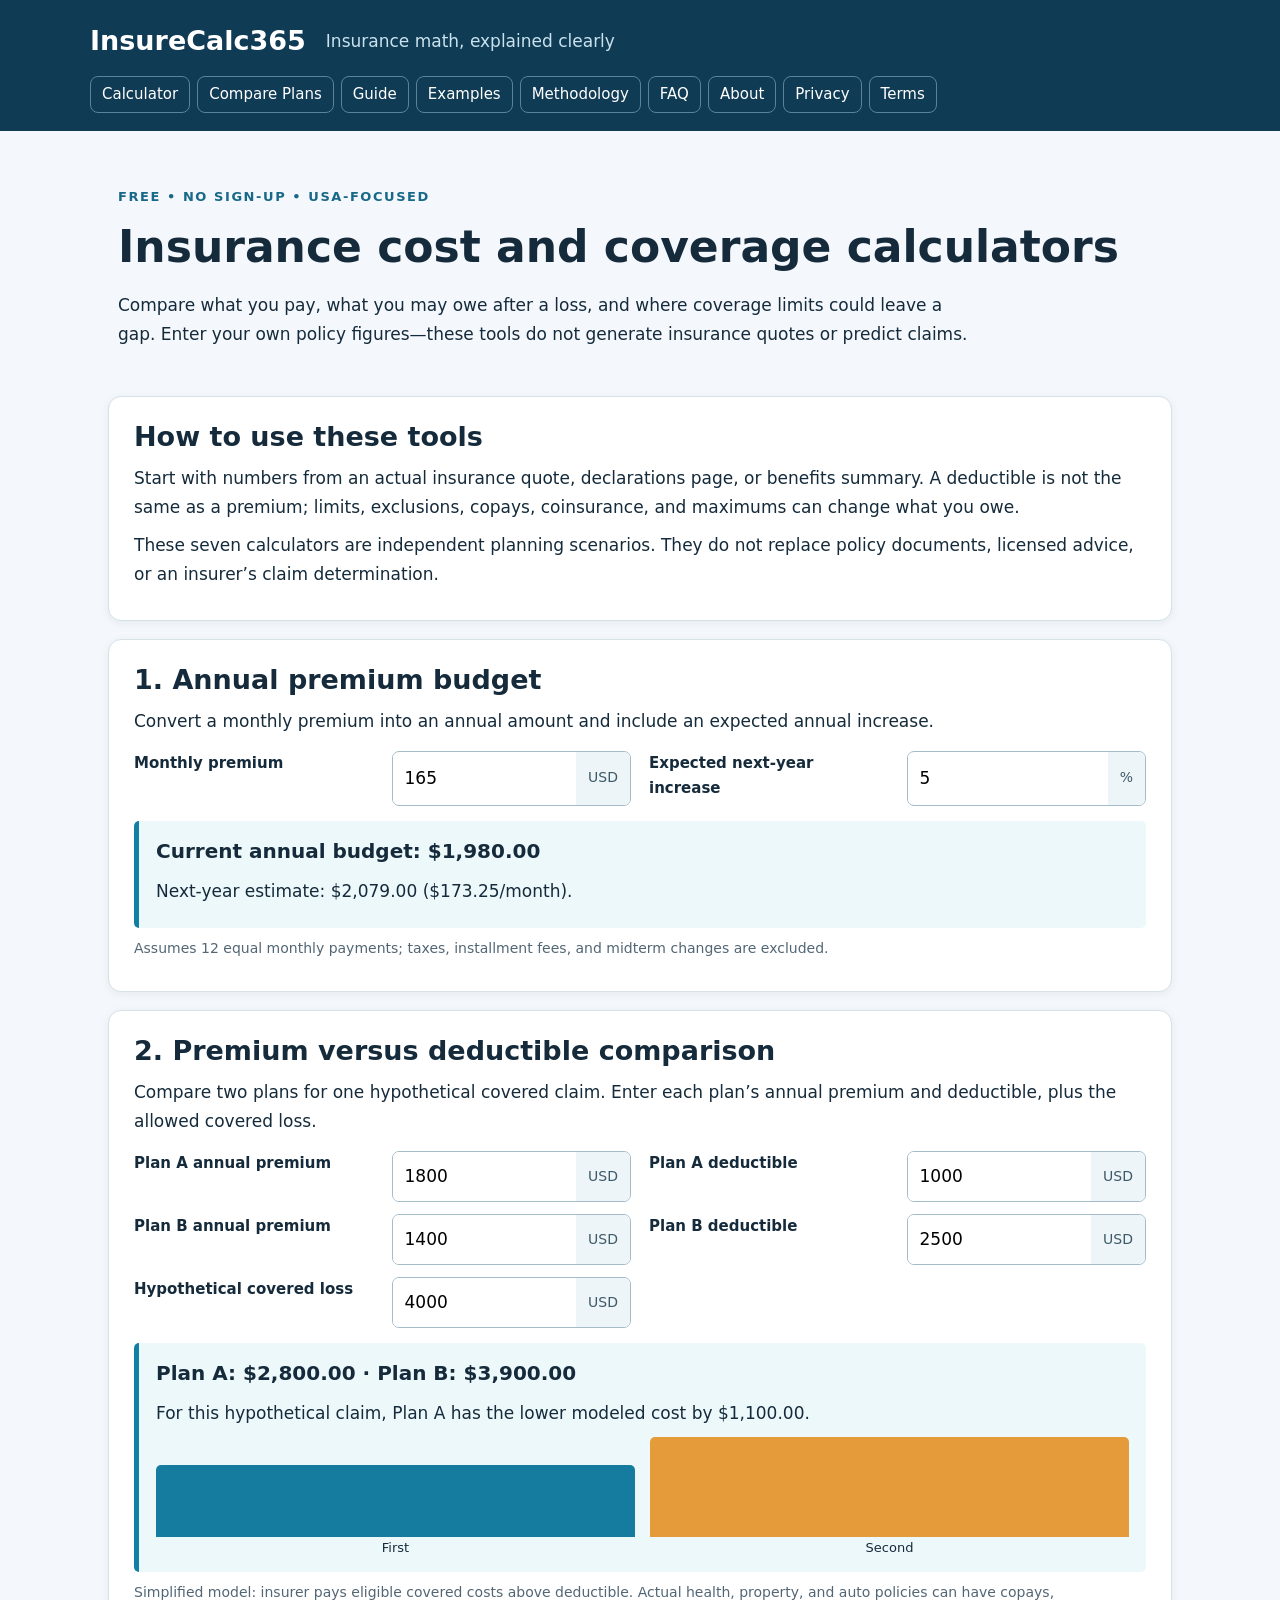
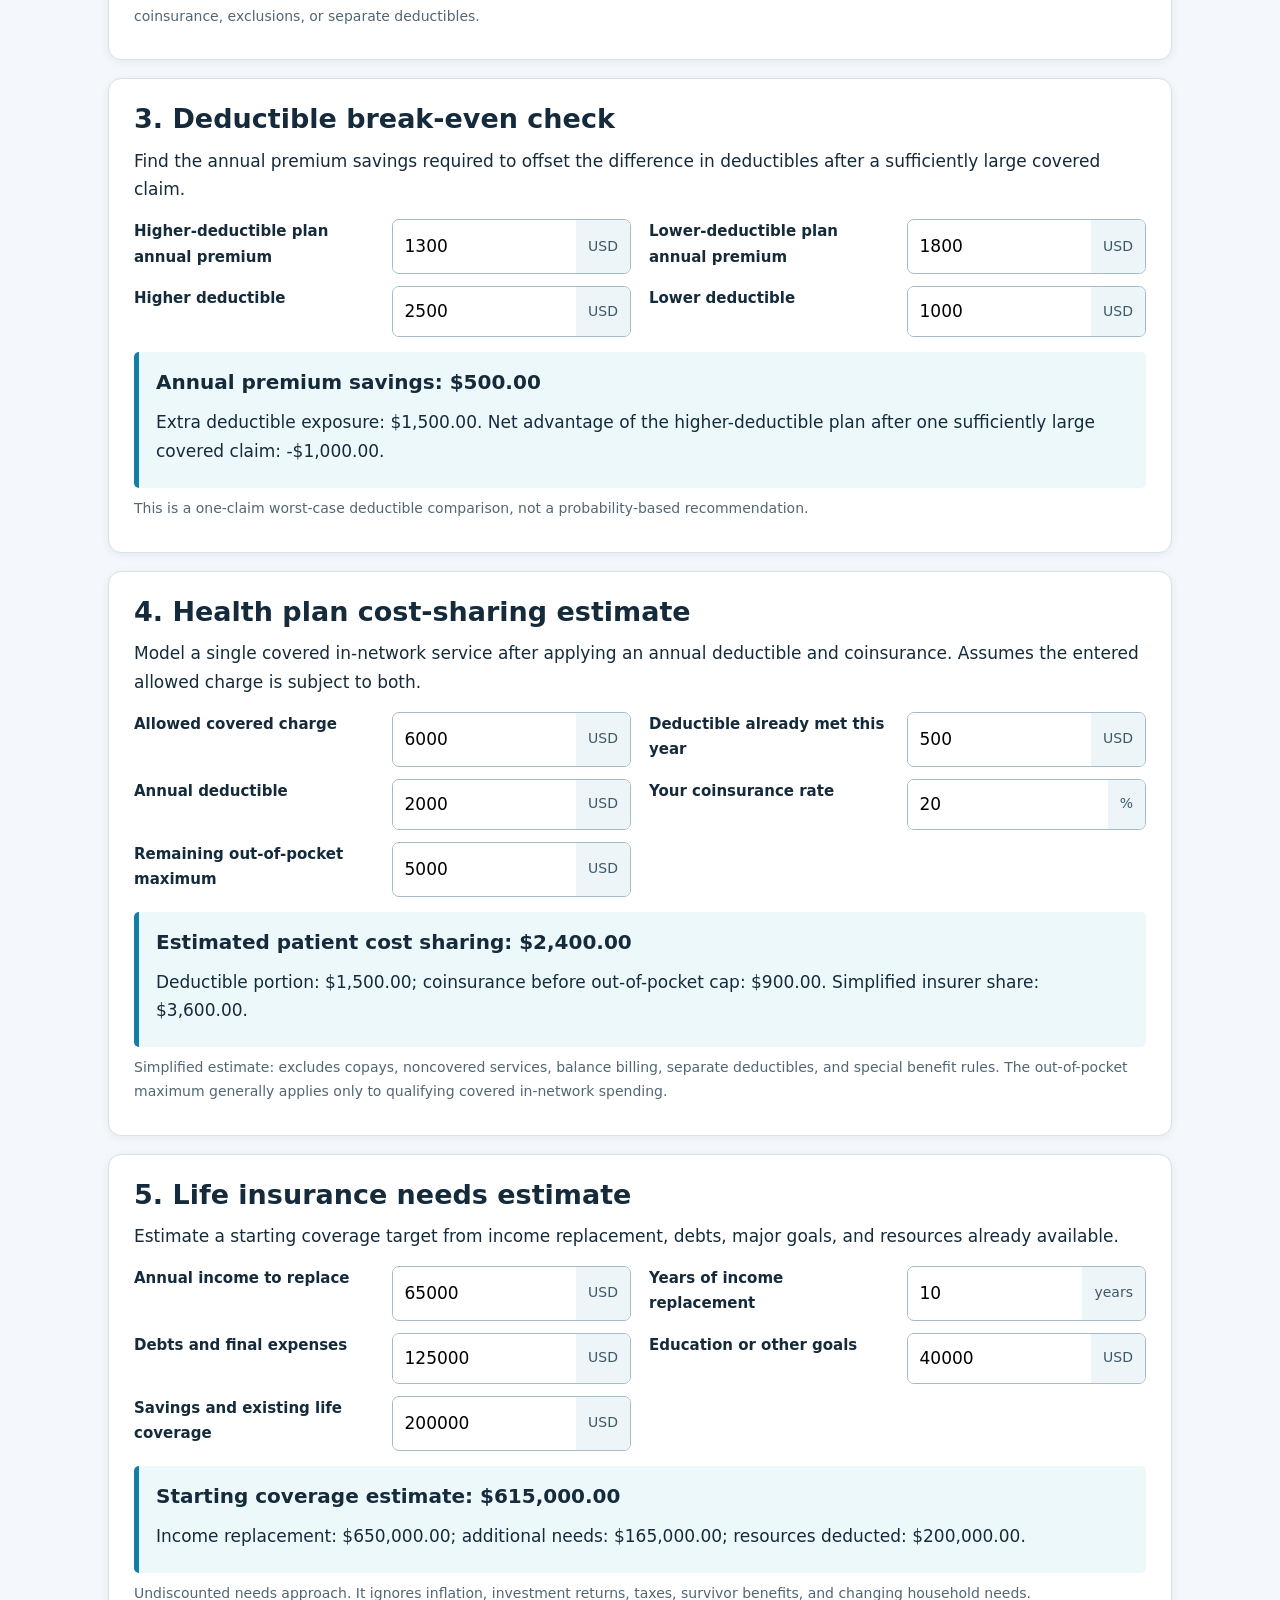
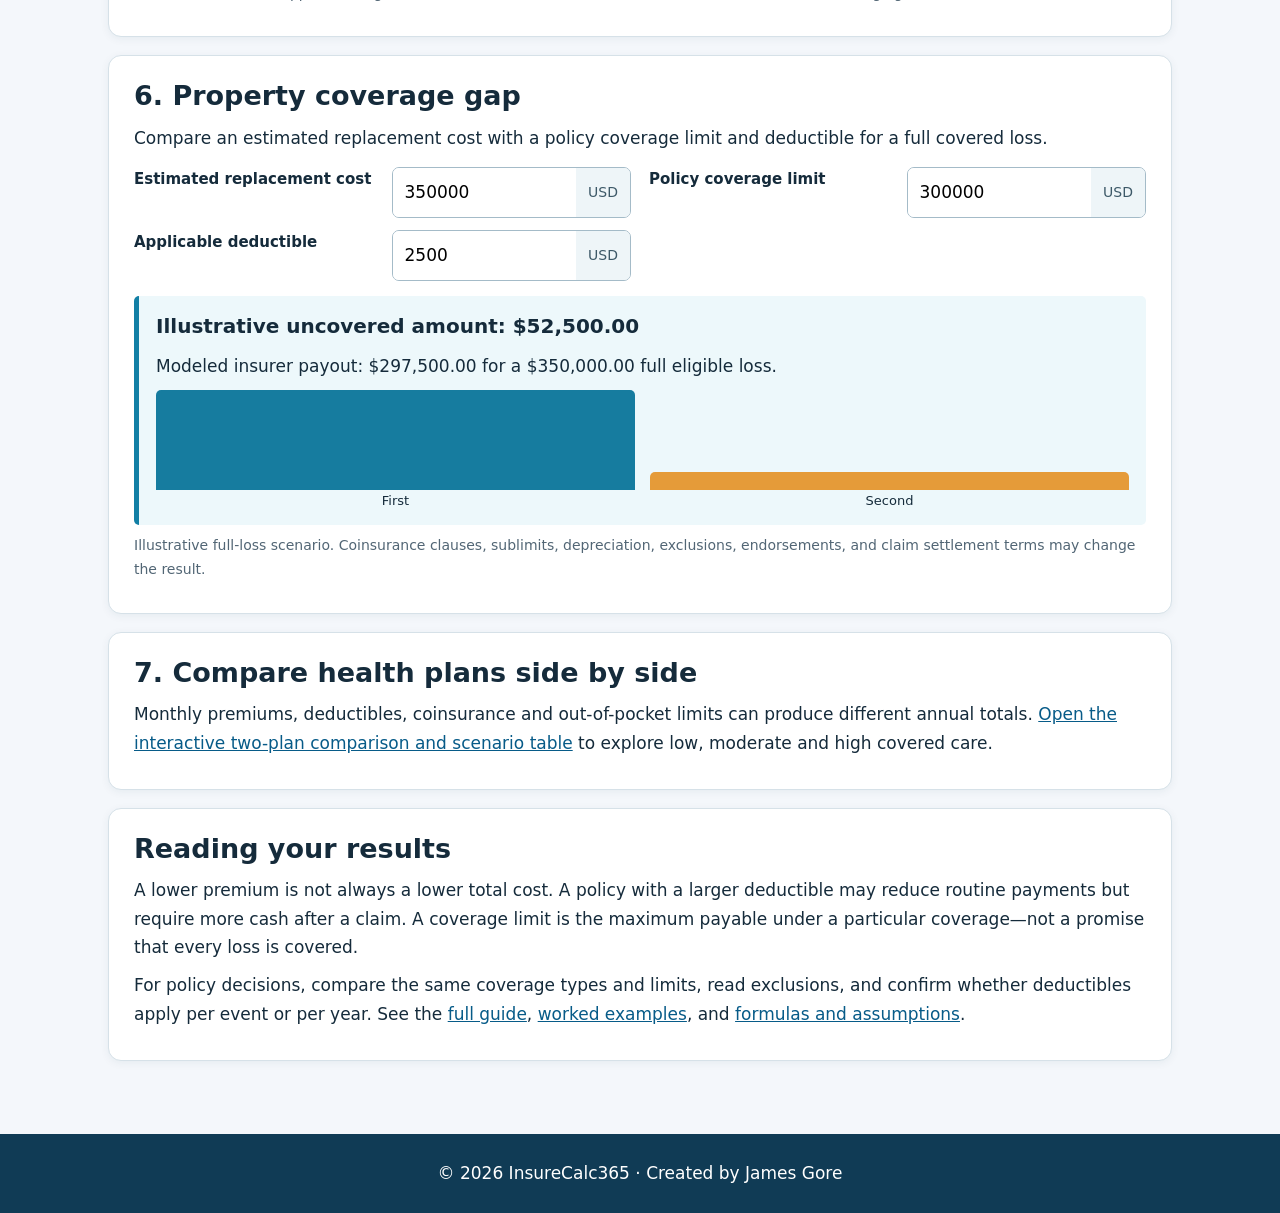
==== commit 7776c4c5: "Add files via upload" ====
--- a/index.html
+++ b/index.html
@@ -1 +1 @@
-<!doctype html><html lang="en"><head><meta charset="utf-8"><meta name="viewport" content="width=device-width,initial-scale=1"><title>Insurance Cost, Deductible &amp; Coverage Calculators | InsureCalc365</title><meta name="description" content="Six free insurance calculators for premiums, deductibles, coinsurance, life coverage and property limits."><link rel="canonical" href="https://insurecalc365.com/index.html"><link rel="stylesheet" href="style.css"><script async src="https://pagead2.googlesyndication.com/pagead/js/adsbygoogle.js?client=ca-pub-5287196493103465" crossorigin="anonymous"></script></head><body><a class="skip" href="#main">Skip to content</a><header><div class="brand"><a href="index.html">InsureCalc365</a><span>Insurance math, explained clearly</span></div><nav aria-label="Main navigation"><a href="index.html">Calculator</a><a href="guide.html">Guide</a><a href="examples.html">Examples</a><a href="methodology.html">Methodology</a><a href="faq.html">FAQ</a><a href="about.html">About</a><a href="privacy.html">Privacy</a><a href="terms.html">Terms</a></nav></header><main id="main"><div class="hero"><p class="eyebrow">FREE • NO SIGN-UP • USA-FOCUSED</p><h1>Insurance cost and coverage calculators</h1><p>Compare what you pay, what you may owe after a loss, and where coverage limits could leave a gap. Enter your own policy figures—these tools do not generate insurance quotes or predict claims.</p></div><section class="panel"><h2>How to use these tools</h2><p>Start with numbers from an actual insurance quote, declarations page, or benefits summary. A deductible is not the same as a premium; limits, exclusions, copays, coinsurance, and maximums can change what you owe.</p><p>These six calculators are independent planning scenarios. They do not replace policy documents, licensed advice, or an insurer’s claim determination.</p></section><section class="panel tool" id="annual"><h2>1. Annual premium budget</h2><p>Convert a monthly premium into an annual amount and include an expected annual increase.</p><div class="inputs"><label for="monthly">Monthly premium</label><div class="field"><input id="monthly" type="number" min="0" step="any" value="165" inputmode="decimal"><span>USD</span></div><label for="increase">Expected next-year increase</label><div class="field"><input id="increase" type="number" min="0" step="any" value="5" inputmode="decimal"><span>%</span></div></div><div class="result" id="out-annual" aria-live="polite"></div><p class="fine">Assumes 12 equal monthly payments; taxes, installment fees, and midterm changes are excluded.</p></section><section class="panel tool" id="deductible"><h2>2. Premium versus deductible comparison</h2><p>Compare two plans for one hypothetical covered claim. Enter each plan’s annual premium and deductible, plus the allowed covered loss.</p><div class="inputs"><label for="aprem">Plan A annual premium</label><div class="field"><input id="aprem" type="number" min="0" step="any" value="1800" inputmode="decimal"><span>USD</span></div><label for="aded">Plan A deductible</label><div class="field"><input id="aded" type="number" min="0" step="any" value="1000" inputmode="decimal"><span>USD</span></div><label for="bprem">Plan B annual premium</label><div class="field"><input id="bprem" type="number" min="0" step="any" value="1400" inputmode="decimal"><span>USD</span></div><label for="bded">Plan B deductible</label><div class="field"><input id="bded" type="number" min="0" step="any" value="2500" inputmode="decimal"><span>USD</span></div><label for="loss">Hypothetical covered loss</label><div class="field"><input id="loss" type="number" min="0" step="any" value="4000" inputmode="decimal"><span>USD</span></div></div><div class="result" id="out-deductible" aria-live="polite"></div><p class="fine">Simplified model: insurer pays eligible covered costs above deductible. Actual health, property, and auto policies can have copays, coinsurance, exclusions, or separate deductibles.</p></section><section class="panel tool" id="breakeven"><h2>3. Deductible break-even check</h2><p>Find the annual premium savings required to offset the difference in deductibles after a sufficiently large covered claim.</p><div class="inputs"><label for="lowprem">Higher-deductible plan annual premium</label><div class="field"><input id="lowprem" type="number" min="0" step="any" value="1300" inputmode="decimal"><span>USD</span></div><label for="highprem">Lower-deductible plan annual premium</label><div class="field"><input id="highprem" type="number" min="0" step="any" value="1800" inputmode="decimal"><span>USD</span></div><label for="lowded">Higher deductible</label><div class="field"><input id="lowded" type="number" min="0" step="any" value="2500" inputmode="decimal"><span>USD</span></div><label for="highded">Lower deductible</label><div class="field"><input id="highded" type="number" min="0" step="any" value="1000" inputmode="decimal"><span>USD</span></div></div><div class="result" id="out-breakeven" aria-live="polite"></div><p class="fine">This is a one-claim worst-case deductible comparison, not a probability-based recommendation.</p></section><section class="panel tool" id="coinsurance"><h2>4. Health plan cost-sharing estimate</h2><p>Model a single covered in-network service after applying an annual deductible and coinsurance. Assumes the entered allowed charge is subject to both.</p><div class="inputs"><label for="allowed">Allowed covered charge</label><div class="field"><input id="allowed" type="number" min="0" step="any" value="6000" inputmode="decimal"><span>USD</span></div><label for="hused">Deductible already met this year</label><div class="field"><input id="hused" type="number" min="0" step="any" value="500" inputmode="decimal"><span>USD</span></div><label for="hded">Annual deductible</label><div class="field"><input id="hded" type="number" min="0" step="any" value="2000" inputmode="decimal"><span>USD</span></div><label for="coins">Your coinsurance rate</label><div class="field"><input id="coins" type="number" min="0" step="any" value="20" inputmode="decimal"><span>%</span></div><label for="oop">Remaining out-of-pocket maximum</label><div class="field"><input id="oop" type="number" min="0" step="any" value="5000" inputmode="decimal"><span>USD</span></div></div><div class="result" id="out-coinsurance" aria-live="polite"></div><p class="fine">Simplified estimate: excludes copays, noncovered services, balance billing, separate deductibles, and special benefit rules. The out-of-pocket maximum generally applies only to qualifying covered in-network spending.</p></section><section class="panel tool" id="life"><h2>5. Life insurance needs estimate</h2><p>Estimate a starting coverage target from income replacement, debts, major goals, and resources already available.</p><div class="inputs"><label for="income">Annual income to replace</label><div class="field"><input id="income" type="number" min="0" step="any" value="65000" inputmode="decimal"><span>USD</span></div><label for="years">Years of income replacement</label><div class="field"><input id="years" type="number" min="0" step="any" value="10" inputmode="decimal"><span>years</span></div><label for="debt">Debts and final expenses</label><div class="field"><input id="debt" type="number" min="0" step="any" value="125000" inputmode="decimal"><span>USD</span></div><label for="goals">Education or other goals</label><div class="field"><input id="goals" type="number" min="0" step="any" value="40000" inputmode="decimal"><span>USD</span></div><label for="assets">Savings and existing life coverage</label><div class="field"><input id="assets" type="number" min="0" step="any" value="200000" inputmode="decimal"><span>USD</span></div></div><div class="result" id="out-life" aria-live="polite"></div><p class="fine">Undiscounted needs approach. It ignores inflation, investment returns, taxes, survivor benefits, and changing household needs.</p></section><section class="panel tool" id="gap"><h2>6. Property coverage gap</h2><p>Compare an estimated replacement cost with a policy coverage limit and deductible for a full covered loss.</p><div class="inputs"><label for="replace">Estimated replacement cost</label><div class="field"><input id="replace" type="number" min="0" step="any" value="350000" inputmode="decimal"><span>USD</span></div><label for="limit">Policy coverage limit</label><div class="field"><input id="limit" type="number" min="0" step="any" value="300000" inputmode="decimal"><span>USD</span></div><label for="propded">Applicable deductible</label><div class="field"><input id="propded" type="number" min="0" step="any" value="2500" inputmode="decimal"><span>USD</span></div></div><div class="result" id="out-gap" aria-live="polite"></div><p class="fine">Illustrative full-loss scenario. Coinsurance clauses, sublimits, depreciation, exclusions, endorsements, and claim settlement terms may change the result.</p></section><section class="panel"><h2>Reading your results</h2><p>A lower premium is not always a lower total cost. A policy with a larger deductible may reduce routine payments but require more cash after a claim. A coverage limit is the maximum payable under a particular coverage—not a promise that every loss is covered.</p><p>For policy decisions, compare the same coverage types and limits, read exclusions, and confirm whether deductibles apply per event or per year. See the <a href="guide.html">full guide</a>, <a href="examples.html">worked examples</a>, and <a href="methodology.html">formulas and assumptions</a>.</p></section></main><footer>© <span id="year">2026</span> InsureCalc365 · Created by James Gore</footer><script src="script.js" defer></script></body></html>+<!doctype html><html lang="en"><head><meta charset="utf-8"><meta name="viewport" content="width=device-width,initial-scale=1"><title>Insurance Cost, Deductible &amp; Coverage Calculators | InsureCalc365</title><meta name="description" content="Seven free insurance calculators for premiums, deductibles, coinsurance, life coverage and property limits."><link rel="canonical" href="https://insurecalc365.com/index.html"><link rel="stylesheet" href="style.css"><script async src="https://pagead2.googlesyndication.com/pagead/js/adsbygoogle.js?client=ca-pub-5287196493103465" crossorigin="anonymous"></script></head><body><a class="skip" href="#main">Skip to content</a><header><div class="brand"><a href="index.html">InsureCalc365</a><span>Insurance math, explained clearly</span></div><nav aria-label="Main navigation"><a href="index.html">Calculator</a><a href="comparison.html">Compare Plans</a><a href="guide.html">Guide</a><a href="examples.html">Examples</a><a href="methodology.html">Methodology</a><a href="faq.html">FAQ</a><a href="about.html">About</a><a href="privacy.html">Privacy</a><a href="terms.html">Terms</a></nav></header><main id="main"><div class="hero"><p class="eyebrow">FREE • NO SIGN-UP • USA-FOCUSED</p><h1>Insurance cost and coverage calculators</h1><p>Compare what you pay, what you may owe after a loss, and where coverage limits could leave a gap. Enter your own policy figures—these tools do not generate insurance quotes or predict claims.</p></div><section class="panel"><h2>How to use these tools</h2><p>Start with numbers from an actual insurance quote, declarations page, or benefits summary. A deductible is not the same as a premium; limits, exclusions, copays, coinsurance, and maximums can change what you owe.</p><p>These seven calculators are independent planning scenarios. They do not replace policy documents, licensed advice, or an insurer’s claim determination.</p></section><section class="panel tool" id="annual"><h2>1. Annual premium budget</h2><p>Convert a monthly premium into an annual amount and include an expected annual increase.</p><div class="inputs"><label for="monthly">Monthly premium</label><div class="field"><input id="monthly" type="number" min="0" step="any" value="165" inputmode="decimal"><span>USD</span></div><label for="increase">Expected next-year increase</label><div class="field"><input id="increase" type="number" min="0" step="any" value="5" inputmode="decimal"><span>%</span></div></div><div class="result" id="out-annual" aria-live="polite"></div><p class="fine">Assumes 12 equal monthly payments; taxes, installment fees, and midterm changes are excluded.</p></section><section class="panel tool" id="deductible"><h2>2. Premium versus deductible comparison</h2><p>Compare two plans for one hypothetical covered claim. Enter each plan’s annual premium and deductible, plus the allowed covered loss.</p><div class="inputs"><label for="aprem">Plan A annual premium</label><div class="field"><input id="aprem" type="number" min="0" step="any" value="1800" inputmode="decimal"><span>USD</span></div><label for="aded">Plan A deductible</label><div class="field"><input id="aded" type="number" min="0" step="any" value="1000" inputmode="decimal"><span>USD</span></div><label for="bprem">Plan B annual premium</label><div class="field"><input id="bprem" type="number" min="0" step="any" value="1400" inputmode="decimal"><span>USD</span></div><label for="bded">Plan B deductible</label><div class="field"><input id="bded" type="number" min="0" step="any" value="2500" inputmode="decimal"><span>USD</span></div><label for="loss">Hypothetical covered loss</label><div class="field"><input id="loss" type="number" min="0" step="any" value="4000" inputmode="decimal"><span>USD</span></div></div><div class="result" id="out-deductible" aria-live="polite"></div><p class="fine">Simplified model: insurer pays eligible covered costs above deductible. Actual health, property, and auto policies can have copays, coinsurance, exclusions, or separate deductibles.</p></section><section class="panel tool" id="breakeven"><h2>3. Deductible break-even check</h2><p>Find the annual premium savings required to offset the difference in deductibles after a sufficiently large covered claim.</p><div class="inputs"><label for="lowprem">Higher-deductible plan annual premium</label><div class="field"><input id="lowprem" type="number" min="0" step="any" value="1300" inputmode="decimal"><span>USD</span></div><label for="highprem">Lower-deductible plan annual premium</label><div class="field"><input id="highprem" type="number" min="0" step="any" value="1800" inputmode="decimal"><span>USD</span></div><label for="lowded">Higher deductible</label><div class="field"><input id="lowded" type="number" min="0" step="any" value="2500" inputmode="decimal"><span>USD</span></div><label for="highded">Lower deductible</label><div class="field"><input id="highded" type="number" min="0" step="any" value="1000" inputmode="decimal"><span>USD</span></div></div><div class="result" id="out-breakeven" aria-live="polite"></div><p class="fine">This is a one-claim worst-case deductible comparison, not a probability-based recommendation.</p></section><section class="panel tool" id="coinsurance"><h2>4. Health plan cost-sharing estimate</h2><p>Model a single covered in-network service after applying an annual deductible and coinsurance. Assumes the entered allowed charge is subject to both.</p><div class="inputs"><label for="allowed">Allowed covered charge</label><div class="field"><input id="allowed" type="number" min="0" step="any" value="6000" inputmode="decimal"><span>USD</span></div><label for="hused">Deductible already met this year</label><div class="field"><input id="hused" type="number" min="0" step="any" value="500" inputmode="decimal"><span>USD</span></div><label for="hded">Annual deductible</label><div class="field"><input id="hded" type="number" min="0" step="any" value="2000" inputmode="decimal"><span>USD</span></div><label for="coins">Your coinsurance rate</label><div class="field"><input id="coins" type="number" min="0" step="any" value="20" inputmode="decimal"><span>%</span></div><label for="oop">Remaining out-of-pocket maximum</label><div class="field"><input id="oop" type="number" min="0" step="any" value="5000" inputmode="decimal"><span>USD</span></div></div><div class="result" id="out-coinsurance" aria-live="polite"></div><p class="fine">Simplified estimate: excludes copays, noncovered services, balance billing, separate deductibles, and special benefit rules. The out-of-pocket maximum generally applies only to qualifying covered in-network spending.</p></section><section class="panel tool" id="life"><h2>5. Life insurance needs estimate</h2><p>Estimate a starting coverage target from income replacement, debts, major goals, and resources already available.</p><div class="inputs"><label for="income">Annual income to replace</label><div class="field"><input id="income" type="number" min="0" step="any" value="65000" inputmode="decimal"><span>USD</span></div><label for="years">Years of income replacement</label><div class="field"><input id="years" type="number" min="0" step="any" value="10" inputmode="decimal"><span>years</span></div><label for="debt">Debts and final expenses</label><div class="field"><input id="debt" type="number" min="0" step="any" value="125000" inputmode="decimal"><span>USD</span></div><label for="goals">Education or other goals</label><div class="field"><input id="goals" type="number" min="0" step="any" value="40000" inputmode="decimal"><span>USD</span></div><label for="assets">Savings and existing life coverage</label><div class="field"><input id="assets" type="number" min="0" step="any" value="200000" inputmode="decimal"><span>USD</span></div></div><div class="result" id="out-life" aria-live="polite"></div><p class="fine">Undiscounted needs approach. It ignores inflation, investment returns, taxes, survivor benefits, and changing household needs.</p></section><section class="panel tool" id="gap"><h2>6. Property coverage gap</h2><p>Compare an estimated replacement cost with a policy coverage limit and deductible for a full covered loss.</p><div class="inputs"><label for="replace">Estimated replacement cost</label><div class="field"><input id="replace" type="number" min="0" step="any" value="350000" inputmode="decimal"><span>USD</span></div><label for="limit">Policy coverage limit</label><div class="field"><input id="limit" type="number" min="0" step="any" value="300000" inputmode="decimal"><span>USD</span></div><label for="propded">Applicable deductible</label><div class="field"><input id="propded" type="number" min="0" step="any" value="2500" inputmode="decimal"><span>USD</span></div></div><div class="result" id="out-gap" aria-live="polite"></div><p class="fine">Illustrative full-loss scenario. Coinsurance clauses, sublimits, depreciation, exclusions, endorsements, and claim settlement terms may change the result.</p></section><section class="panel"><h2>7. Compare health plans side by side</h2><p>Monthly premiums, deductibles, coinsurance and out-of-pocket limits can produce different annual totals. <a href="comparison.html">Open the interactive two-plan comparison and scenario table</a> to explore low, moderate and high covered care.</p></section><section class="panel"><h2>Reading your results</h2><p>A lower premium is not always a lower total cost. A policy with a larger deductible may reduce routine payments but require more cash after a claim. A coverage limit is the maximum payable under a particular coverage—not a promise that every loss is covered.</p><p>For policy decisions, compare the same coverage types and limits, read exclusions, and confirm whether deductibles apply per event or per year. See the <a href="guide.html">full guide</a>, <a href="examples.html">worked examples</a>, and <a href="methodology.html">formulas and assumptions</a>.</p></section></main><footer>© <span id="year">2026</span> InsureCalc365 · Created by James Gore</footer><script src="script.js" defer></script></body></html>
--- a/style.css
+++ b/style.css
@@ -1 +1,2 @@
-*{box-sizing:border-box}html{scroll-behavior:smooth}body{margin:0;background:#f4f7fb;color:#152b3b;font:17px/1.7 system-ui,-apple-system,Segoe UI,sans-serif}a{color:#075b88}a:hover{text-decoration-thickness:2px}header{background:#103b55;color:white;padding:18px max(20px,calc((100vw - 1100px)/2))}.brand{display:flex;gap:20px;align-items:center;flex-wrap:wrap}.brand a{font-size:27px;font-weight:800;color:white;text-decoration:none}.brand span{color:#c9e2ed}nav{display:flex;gap:7px;flex-wrap:wrap;margin-top:12px}nav a{color:white;text-decoration:none;border:1px solid #5b8399;border-radius:8px;padding:5px 11px;font-size:15px}nav a:hover,nav a:focus{background:#2a617f}main{max-width:1100px;margin:auto;padding:20px 18px 55px}.hero{padding:22px 10px 12px}.eyebrow{font-size:13px;letter-spacing:.12em;font-weight:800;color:#176889}.hero h1{font-size:clamp(29px,4vw,44px);line-height:1.2;margin:8px 0}.hero p{max-width:850px}.panel{background:white;border:1px solid #d6e1e8;border-radius:13px;margin:18px 0;padding:22px 25px;box-shadow:0 2px 8px #133b5010}.panel h2{font-size:clamp(21px,2.8vw,27px);line-height:1.3;margin:0 0 10px}.panel p{margin:9px 0}.inputs{display:grid;grid-template-columns:repeat(auto-fit,minmax(190px,1fr));gap:12px 18px;margin:15px 0}.inputs label{font-weight:650;display:block;font-size:15px;margin-bottom:4px}.field{display:flex;align-items:center;border:1px solid #a4bbc8;border-radius:7px;overflow:hidden;background:white}.field input{width:100%;min-width:0;padding:10px 12px;font:inherit;border:0}.field span{padding:0 12px;color:#3d5968;background:#eef5f8;align-self:stretch;display:flex;align-items:center;font-size:14px}.result{border-left:5px solid #127fa5;background:#edf8fb;border-radius:5px;padding:13px 17px;margin-top:12px;min-height:55px}.result strong{font-size:20px}.result .bars{display:flex;gap:15px;align-items:flex-end;height:115px;margin:16px 0 0}.result .barcol{flex:1;text-align:center;font-size:13px}.result .bar{background:#167c9f;min-height:4px;border-radius:5px 5px 0 0}.result .barcol:nth-child(2) .bar{background:#e59b39}.fine{font-size:14px;color:#526675}.back{margin:10px 0 5px}.back a{display:inline-block;font-weight:750;background:#e5f3f9;padding:8px 13px;border-radius:7px;text-decoration:none}footer{background:#103b55;color:#fff;text-align:center;padding:25px}.skip{position:absolute;left:-9999px}.skip:focus{left:10px;top:10px;background:white;padding:8px;z-index:3}@media(max-width:600px){body{font-size:16px}.panel{padding:18px}header{padding:15px}nav a{font-size:14px;padding:4px 8px}}+*{box-sizing:border-box}html{scroll-behavior:smooth}body{margin:0;background:#f4f7fb;color:#152b3b;font:17px/1.7 system-ui,-apple-system,Segoe UI,sans-serif}a{color:#075b88}a:hover{text-decoration-thickness:2px}header{background:#103b55;color:white;padding:18px max(20px,calc((100vw - 1100px)/2))}.brand{display:flex;gap:20px;align-items:center;flex-wrap:wrap}.brand a{font-size:27px;font-weight:800;color:white;text-decoration:none}.brand span{color:#c9e2ed}nav{display:flex;gap:7px;flex-wrap:wrap;margin-top:12px}nav a{color:white;text-decoration:none;border:1px solid #5b8399;border-radius:8px;padding:5px 11px;font-size:15px}nav a:hover,nav a:focus{background:#2a617f}main{max-width:1100px;margin:auto;padding:20px 18px 55px}.hero{padding:22px 10px 12px}.eyebrow{font-size:13px;letter-spacing:.12em;font-weight:800;color:#176889}.hero h1{font-size:clamp(29px,4vw,44px);line-height:1.2;margin:8px 0}.hero p{max-width:850px}.panel{background:white;border:1px solid #d6e1e8;border-radius:13px;margin:18px 0;padding:22px 25px;box-shadow:0 2px 8px #133b5010}.panel h2{font-size:clamp(21px,2.8vw,27px);line-height:1.3;margin:0 0 10px}.panel p{margin:9px 0}.inputs{display:grid;grid-template-columns:repeat(auto-fit,minmax(190px,1fr));gap:12px 18px;margin:15px 0}.inputs label{font-weight:650;display:block;font-size:15px;margin-bottom:4px}.field{display:flex;align-items:center;border:1px solid #a4bbc8;border-radius:7px;overflow:hidden;background:white}.field input{width:100%;min-width:0;padding:10px 12px;font:inherit;border:0}.field span{padding:0 12px;color:#3d5968;background:#eef5f8;align-self:stretch;display:flex;align-items:center;font-size:14px}.result{border-left:5px solid #127fa5;background:#edf8fb;border-radius:5px;padding:13px 17px;margin-top:12px;min-height:55px}.result strong{font-size:20px}.result .bars{display:flex;gap:15px;align-items:flex-end;height:115px;margin:16px 0 0}.result .barcol{flex:1;text-align:center;font-size:13px}.result .bar{background:#167c9f;min-height:4px;border-radius:5px 5px 0 0}.result .barcol:nth-child(2) .bar{background:#e59b39}.fine{font-size:14px;color:#526675}.back{margin:10px 0 5px}.back a{display:inline-block;font-weight:750;background:#e5f3f9;padding:8px 13px;border-radius:7px;text-decoration:none}footer{background:#103b55;color:#fff;text-align:center;padding:25px}.skip{position:absolute;left:-9999px}.skip:focus{left:10px;top:10px;background:white;padding:8px;z-index:3}@media(max-width:600px){body{font-size:16px}.panel{padding:18px}header{padding:15px}nav a{font-size:14px;padding:4px 8px}}
+.compare-grid{display:grid;grid-template-columns:repeat(auto-fit,minmax(240px,1fr));gap:1rem}.compare-grid fieldset{border:1px solid #64748b;border-radius:10px;padding:1rem}.compare-grid label{display:block;margin:.65rem 0}.compare-grid input,#care{display:block;width:100%;max-width:100%;padding:.6rem;margin-top:.3rem;border-radius:6px;border:1px solid #64748b;background:var(--card,#fff);color:inherit}.table-scroll{overflow-x:auto}table{border-collapse:collapse;width:100%}th,td{padding:.7rem;border-bottom:1px solid #64748b;text-align:left}button{cursor:pointer;padding:.7rem 1rem;border-radius:8px}#comparison-error:not(:empty){color:#b91c1c;font-weight:700}
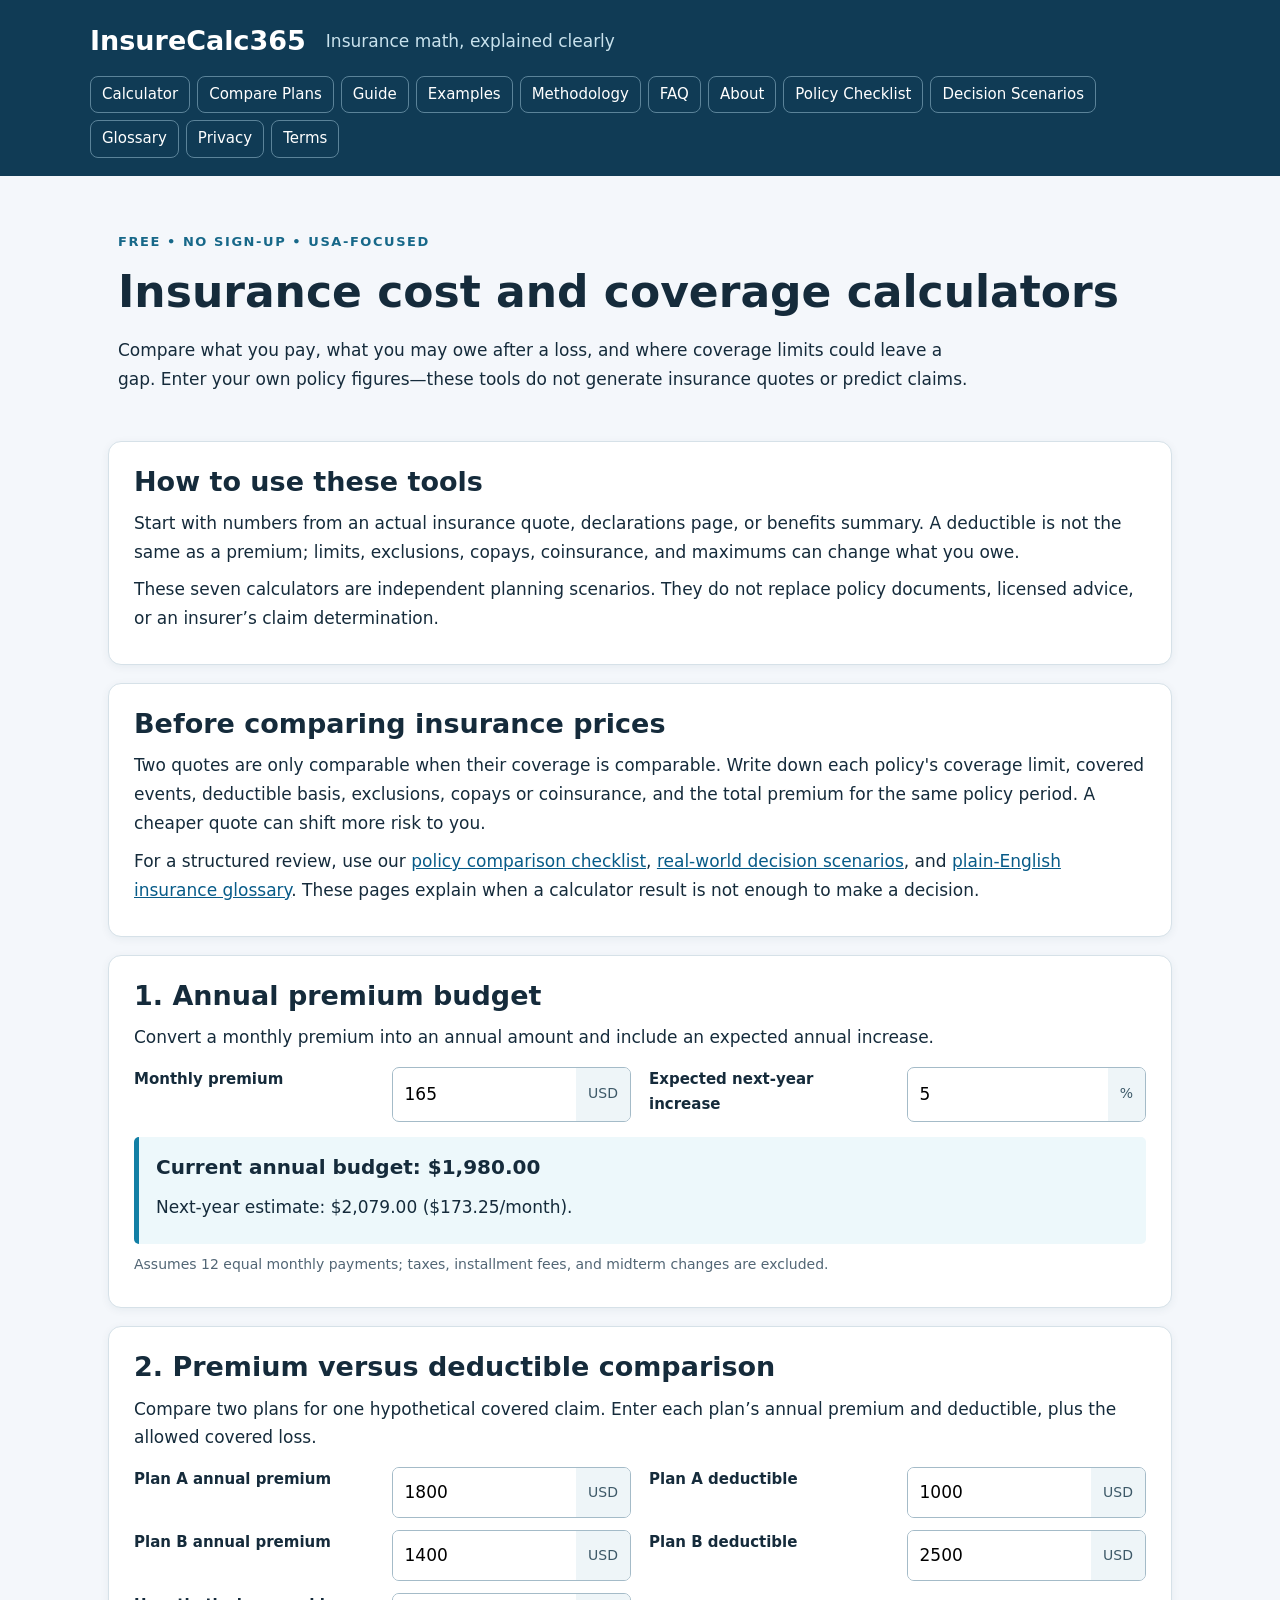
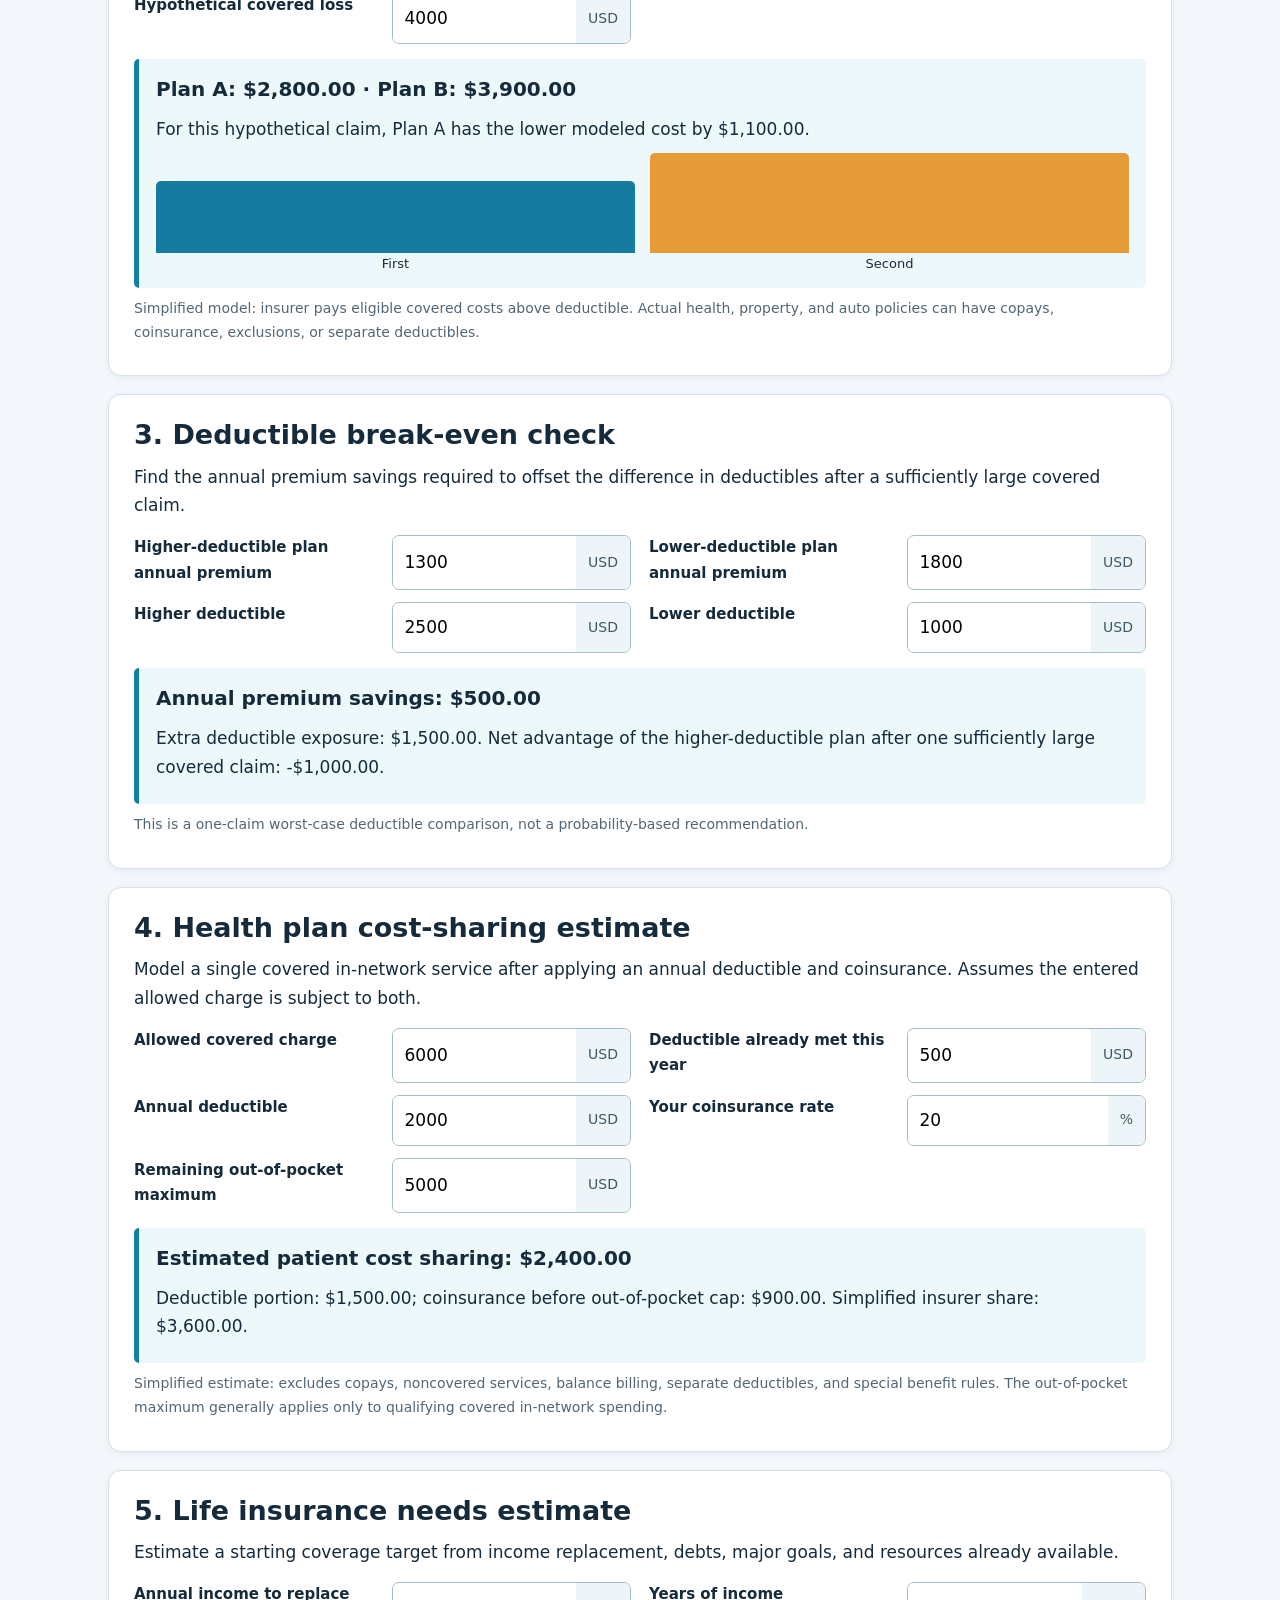
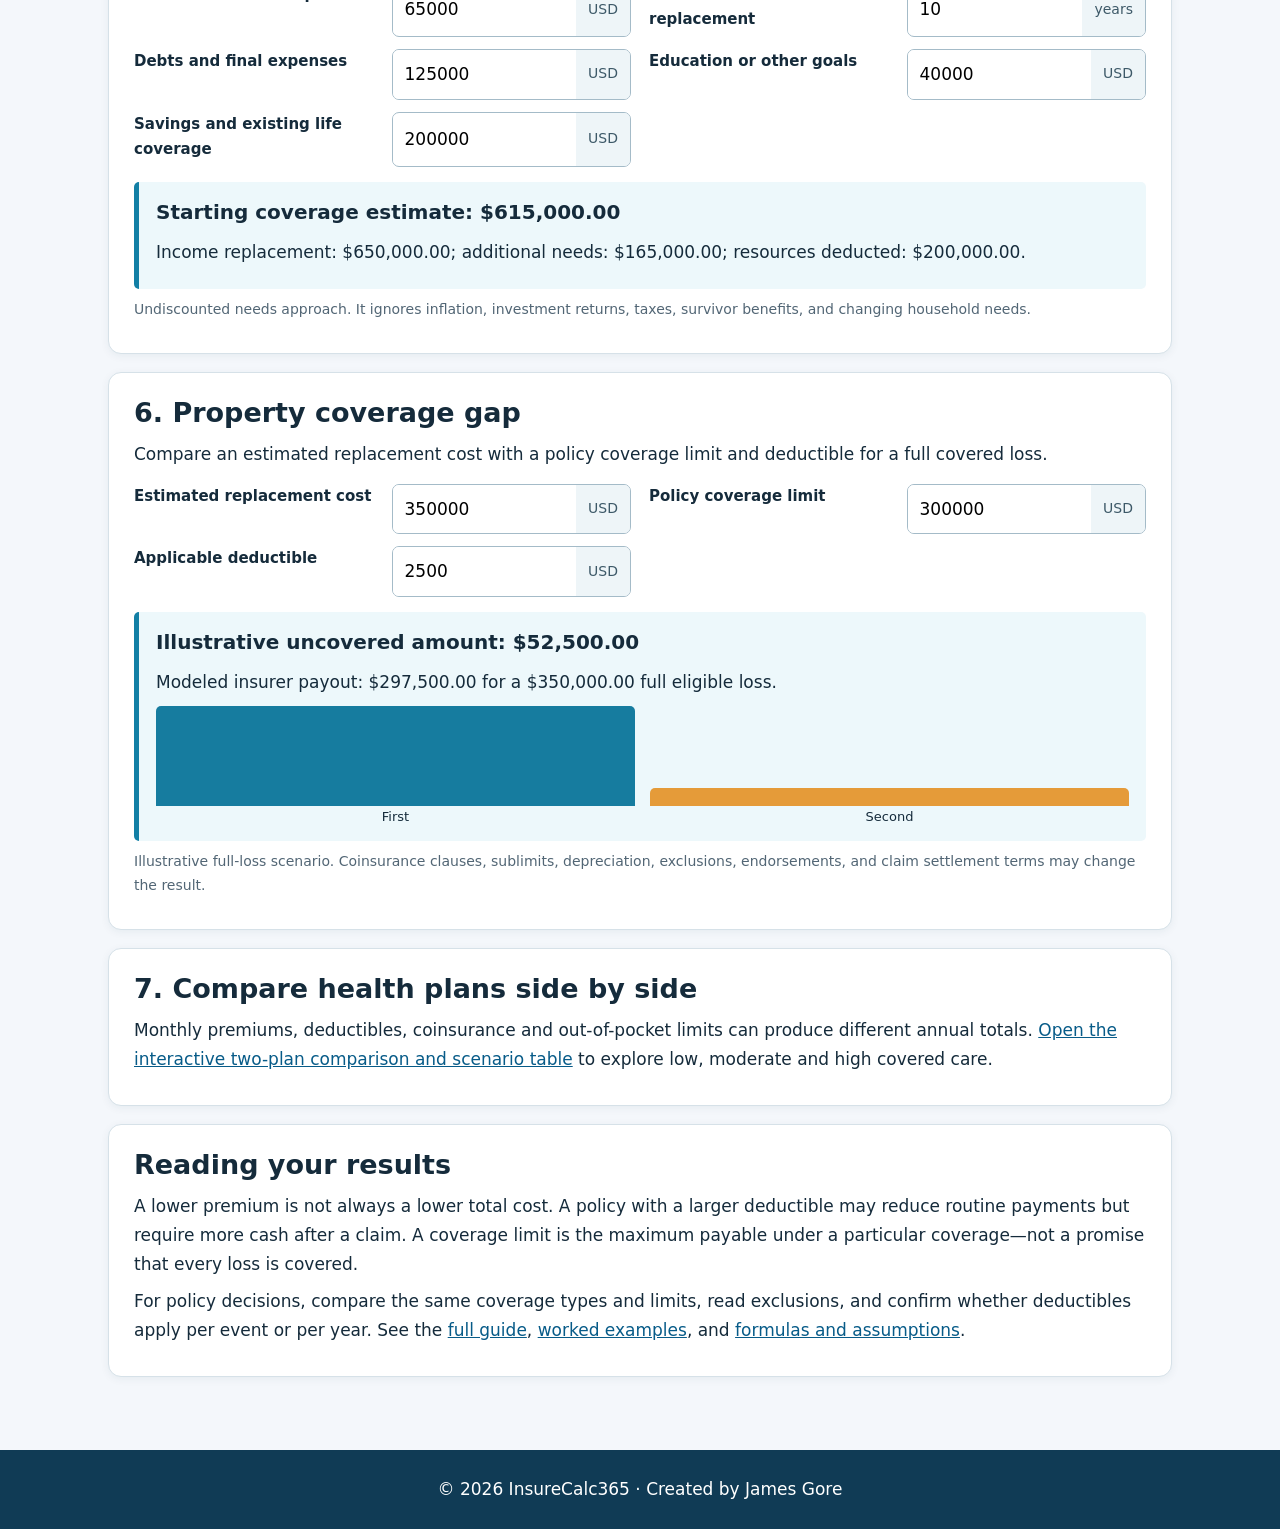
==== commit 397b4d48: "Add files via upload" ====
--- a/index.html
+++ b/index.html
@@ -1 +1,2 @@
-<!doctype html><html lang="en"><head><meta charset="utf-8"><meta name="viewport" content="width=device-width,initial-scale=1"><title>Insurance Cost, Deductible &amp; Coverage Calculators | InsureCalc365</title><meta name="description" content="Seven free insurance calculators for premiums, deductibles, coinsurance, life coverage and property limits."><link rel="canonical" href="https://insurecalc365.com/index.html"><link rel="stylesheet" href="style.css"><script async src="https://pagead2.googlesyndication.com/pagead/js/adsbygoogle.js?client=ca-pub-5287196493103465" crossorigin="anonymous"></script></head><body><a class="skip" href="#main">Skip to content</a><header><div class="brand"><a href="index.html">InsureCalc365</a><span>Insurance math, explained clearly</span></div><nav aria-label="Main navigation"><a href="index.html">Calculator</a><a href="comparison.html">Compare Plans</a><a href="guide.html">Guide</a><a href="examples.html">Examples</a><a href="methodology.html">Methodology</a><a href="faq.html">FAQ</a><a href="about.html">About</a><a href="privacy.html">Privacy</a><a href="terms.html">Terms</a></nav></header><main id="main"><div class="hero"><p class="eyebrow">FREE • NO SIGN-UP • USA-FOCUSED</p><h1>Insurance cost and coverage calculators</h1><p>Compare what you pay, what you may owe after a loss, and where coverage limits could leave a gap. Enter your own policy figures—these tools do not generate insurance quotes or predict claims.</p></div><section class="panel"><h2>How to use these tools</h2><p>Start with numbers from an actual insurance quote, declarations page, or benefits summary. A deductible is not the same as a premium; limits, exclusions, copays, coinsurance, and maximums can change what you owe.</p><p>These seven calculators are independent planning scenarios. They do not replace policy documents, licensed advice, or an insurer’s claim determination.</p></section><section class="panel tool" id="annual"><h2>1. Annual premium budget</h2><p>Convert a monthly premium into an annual amount and include an expected annual increase.</p><div class="inputs"><label for="monthly">Monthly premium</label><div class="field"><input id="monthly" type="number" min="0" step="any" value="165" inputmode="decimal"><span>USD</span></div><label for="increase">Expected next-year increase</label><div class="field"><input id="increase" type="number" min="0" step="any" value="5" inputmode="decimal"><span>%</span></div></div><div class="result" id="out-annual" aria-live="polite"></div><p class="fine">Assumes 12 equal monthly payments; taxes, installment fees, and midterm changes are excluded.</p></section><section class="panel tool" id="deductible"><h2>2. Premium versus deductible comparison</h2><p>Compare two plans for one hypothetical covered claim. Enter each plan’s annual premium and deductible, plus the allowed covered loss.</p><div class="inputs"><label for="aprem">Plan A annual premium</label><div class="field"><input id="aprem" type="number" min="0" step="any" value="1800" inputmode="decimal"><span>USD</span></div><label for="aded">Plan A deductible</label><div class="field"><input id="aded" type="number" min="0" step="any" value="1000" inputmode="decimal"><span>USD</span></div><label for="bprem">Plan B annual premium</label><div class="field"><input id="bprem" type="number" min="0" step="any" value="1400" inputmode="decimal"><span>USD</span></div><label for="bded">Plan B deductible</label><div class="field"><input id="bded" type="number" min="0" step="any" value="2500" inputmode="decimal"><span>USD</span></div><label for="loss">Hypothetical covered loss</label><div class="field"><input id="loss" type="number" min="0" step="any" value="4000" inputmode="decimal"><span>USD</span></div></div><div class="result" id="out-deductible" aria-live="polite"></div><p class="fine">Simplified model: insurer pays eligible covered costs above deductible. Actual health, property, and auto policies can have copays, coinsurance, exclusions, or separate deductibles.</p></section><section class="panel tool" id="breakeven"><h2>3. Deductible break-even check</h2><p>Find the annual premium savings required to offset the difference in deductibles after a sufficiently large covered claim.</p><div class="inputs"><label for="lowprem">Higher-deductible plan annual premium</label><div class="field"><input id="lowprem" type="number" min="0" step="any" value="1300" inputmode="decimal"><span>USD</span></div><label for="highprem">Lower-deductible plan annual premium</label><div class="field"><input id="highprem" type="number" min="0" step="any" value="1800" inputmode="decimal"><span>USD</span></div><label for="lowded">Higher deductible</label><div class="field"><input id="lowded" type="number" min="0" step="any" value="2500" inputmode="decimal"><span>USD</span></div><label for="highded">Lower deductible</label><div class="field"><input id="highded" type="number" min="0" step="any" value="1000" inputmode="decimal"><span>USD</span></div></div><div class="result" id="out-breakeven" aria-live="polite"></div><p class="fine">This is a one-claim worst-case deductible comparison, not a probability-based recommendation.</p></section><section class="panel tool" id="coinsurance"><h2>4. Health plan cost-sharing estimate</h2><p>Model a single covered in-network service after applying an annual deductible and coinsurance. Assumes the entered allowed charge is subject to both.</p><div class="inputs"><label for="allowed">Allowed covered charge</label><div class="field"><input id="allowed" type="number" min="0" step="any" value="6000" inputmode="decimal"><span>USD</span></div><label for="hused">Deductible already met this year</label><div class="field"><input id="hused" type="number" min="0" step="any" value="500" inputmode="decimal"><span>USD</span></div><label for="hded">Annual deductible</label><div class="field"><input id="hded" type="number" min="0" step="any" value="2000" inputmode="decimal"><span>USD</span></div><label for="coins">Your coinsurance rate</label><div class="field"><input id="coins" type="number" min="0" step="any" value="20" inputmode="decimal"><span>%</span></div><label for="oop">Remaining out-of-pocket maximum</label><div class="field"><input id="oop" type="number" min="0" step="any" value="5000" inputmode="decimal"><span>USD</span></div></div><div class="result" id="out-coinsurance" aria-live="polite"></div><p class="fine">Simplified estimate: excludes copays, noncovered services, balance billing, separate deductibles, and special benefit rules. The out-of-pocket maximum generally applies only to qualifying covered in-network spending.</p></section><section class="panel tool" id="life"><h2>5. Life insurance needs estimate</h2><p>Estimate a starting coverage target from income replacement, debts, major goals, and resources already available.</p><div class="inputs"><label for="income">Annual income to replace</label><div class="field"><input id="income" type="number" min="0" step="any" value="65000" inputmode="decimal"><span>USD</span></div><label for="years">Years of income replacement</label><div class="field"><input id="years" type="number" min="0" step="any" value="10" inputmode="decimal"><span>years</span></div><label for="debt">Debts and final expenses</label><div class="field"><input id="debt" type="number" min="0" step="any" value="125000" inputmode="decimal"><span>USD</span></div><label for="goals">Education or other goals</label><div class="field"><input id="goals" type="number" min="0" step="any" value="40000" inputmode="decimal"><span>USD</span></div><label for="assets">Savings and existing life coverage</label><div class="field"><input id="assets" type="number" min="0" step="any" value="200000" inputmode="decimal"><span>USD</span></div></div><div class="result" id="out-life" aria-live="polite"></div><p class="fine">Undiscounted needs approach. It ignores inflation, investment returns, taxes, survivor benefits, and changing household needs.</p></section><section class="panel tool" id="gap"><h2>6. Property coverage gap</h2><p>Compare an estimated replacement cost with a policy coverage limit and deductible for a full covered loss.</p><div class="inputs"><label for="replace">Estimated replacement cost</label><div class="field"><input id="replace" type="number" min="0" step="any" value="350000" inputmode="decimal"><span>USD</span></div><label for="limit">Policy coverage limit</label><div class="field"><input id="limit" type="number" min="0" step="any" value="300000" inputmode="decimal"><span>USD</span></div><label for="propded">Applicable deductible</label><div class="field"><input id="propded" type="number" min="0" step="any" value="2500" inputmode="decimal"><span>USD</span></div></div><div class="result" id="out-gap" aria-live="polite"></div><p class="fine">Illustrative full-loss scenario. Coinsurance clauses, sublimits, depreciation, exclusions, endorsements, and claim settlement terms may change the result.</p></section><section class="panel"><h2>7. Compare health plans side by side</h2><p>Monthly premiums, deductibles, coinsurance and out-of-pocket limits can produce different annual totals. <a href="comparison.html">Open the interactive two-plan comparison and scenario table</a> to explore low, moderate and high covered care.</p></section><section class="panel"><h2>Reading your results</h2><p>A lower premium is not always a lower total cost. A policy with a larger deductible may reduce routine payments but require more cash after a claim. A coverage limit is the maximum payable under a particular coverage—not a promise that every loss is covered.</p><p>For policy decisions, compare the same coverage types and limits, read exclusions, and confirm whether deductibles apply per event or per year. See the <a href="guide.html">full guide</a>, <a href="examples.html">worked examples</a>, and <a href="methodology.html">formulas and assumptions</a>.</p></section></main><footer>© <span id="year">2026</span> InsureCalc365 · Created by James Gore</footer><script src="script.js" defer></script></body></html>+<!DOCTYPE html>
+<html lang="en"><head><meta charset="utf-8"/><meta content="width=device-width,initial-scale=1" name="viewport"/><title>Insurance Cost, Deductible &amp; Coverage Calculators | InsureCalc365</title><meta content="Seven free insurance calculators for premiums, deductibles, coinsurance, life coverage and property limits." name="description"/><link href="https://insurecalc365.com/index.html" rel="canonical"/><link href="style.css" rel="stylesheet"/><script async="" crossorigin="anonymous" src="https://pagead2.googlesyndication.com/pagead/js/adsbygoogle.js?client=ca-pub-5287196493103465"></script></head><body><a class="skip" href="#main">Skip to content</a><header><div class="brand"><a href="index.html">InsureCalc365</a><span>Insurance math, explained clearly</span></div><nav aria-label="Main navigation"><a href="index.html">Calculator</a><a href="comparison.html">Compare Plans</a><a href="guide.html">Guide</a><a href="examples.html">Examples</a><a href="methodology.html">Methodology</a><a href="faq.html">FAQ</a><a href="about.html">About</a><a href="checklist.html">Policy Checklist</a><a href="scenarios.html">Decision Scenarios</a><a href="glossary.html">Glossary</a><a href="privacy.html">Privacy</a><a href="terms.html">Terms</a></nav></header><main id="main"><div class="hero"><p class="eyebrow">FREE • NO SIGN-UP • USA-FOCUSED</p><h1>Insurance cost and coverage calculators</h1><p>Compare what you pay, what you may owe after a loss, and where coverage limits could leave a gap. Enter your own policy figures—these tools do not generate insurance quotes or predict claims.</p></div><section class="panel"><h2>How to use these tools</h2><p>Start with numbers from an actual insurance quote, declarations page, or benefits summary. A deductible is not the same as a premium; limits, exclusions, copays, coinsurance, and maximums can change what you owe.</p><p>These seven calculators are independent planning scenarios. They do not replace policy documents, licensed advice, or an insurer’s claim determination.</p></section><section class="panel"><h2>Before comparing insurance prices</h2><p>Two quotes are only comparable when their coverage is comparable. Write down each policy's coverage limit, covered events, deductible basis, exclusions, copays or coinsurance, and the total premium for the same policy period. A cheaper quote can shift more risk to you.</p><p>For a structured review, use our <a href="checklist.html">policy comparison checklist</a>, <a href="scenarios.html">real-world decision scenarios</a>, and <a href="glossary.html">plain-English insurance glossary</a>. These pages explain when a calculator result is not enough to make a decision.</p></section><section class="panel tool" id="annual"><h2>1. Annual premium budget</h2><p>Convert a monthly premium into an annual amount and include an expected annual increase.</p><div class="inputs"><label for="monthly">Monthly premium</label><div class="field"><input id="monthly" inputmode="decimal" min="0" step="any" type="number" value="165"/><span>USD</span></div><label for="increase">Expected next-year increase</label><div class="field"><input id="increase" inputmode="decimal" min="0" step="any" type="number" value="5"/><span>%</span></div></div><div aria-live="polite" class="result" id="out-annual"></div><p class="fine">Assumes 12 equal monthly payments; taxes, installment fees, and midterm changes are excluded.</p></section><section class="panel tool" id="deductible"><h2>2. Premium versus deductible comparison</h2><p>Compare two plans for one hypothetical covered claim. Enter each plan’s annual premium and deductible, plus the allowed covered loss.</p><div class="inputs"><label for="aprem">Plan A annual premium</label><div class="field"><input id="aprem" inputmode="decimal" min="0" step="any" type="number" value="1800"/><span>USD</span></div><label for="aded">Plan A deductible</label><div class="field"><input id="aded" inputmode="decimal" min="0" step="any" type="number" value="1000"/><span>USD</span></div><label for="bprem">Plan B annual premium</label><div class="field"><input id="bprem" inputmode="decimal" min="0" step="any" type="number" value="1400"/><span>USD</span></div><label for="bded">Plan B deductible</label><div class="field"><input id="bded" inputmode="decimal" min="0" step="any" type="number" value="2500"/><span>USD</span></div><label for="loss">Hypothetical covered loss</label><div class="field"><input id="loss" inputmode="decimal" min="0" step="any" type="number" value="4000"/><span>USD</span></div></div><div aria-live="polite" class="result" id="out-deductible"></div><p class="fine">Simplified model: insurer pays eligible covered costs above deductible. Actual health, property, and auto policies can have copays, coinsurance, exclusions, or separate deductibles.</p></section><section class="panel tool" id="breakeven"><h2>3. Deductible break-even check</h2><p>Find the annual premium savings required to offset the difference in deductibles after a sufficiently large covered claim.</p><div class="inputs"><label for="lowprem">Higher-deductible plan annual premium</label><div class="field"><input id="lowprem" inputmode="decimal" min="0" step="any" type="number" value="1300"/><span>USD</span></div><label for="highprem">Lower-deductible plan annual premium</label><div class="field"><input id="highprem" inputmode="decimal" min="0" step="any" type="number" value="1800"/><span>USD</span></div><label for="lowded">Higher deductible</label><div class="field"><input id="lowded" inputmode="decimal" min="0" step="any" type="number" value="2500"/><span>USD</span></div><label for="highded">Lower deductible</label><div class="field"><input id="highded" inputmode="decimal" min="0" step="any" type="number" value="1000"/><span>USD</span></div></div><div aria-live="polite" class="result" id="out-breakeven"></div><p class="fine">This is a one-claim worst-case deductible comparison, not a probability-based recommendation.</p></section><section class="panel tool" id="coinsurance"><h2>4. Health plan cost-sharing estimate</h2><p>Model a single covered in-network service after applying an annual deductible and coinsurance. Assumes the entered allowed charge is subject to both.</p><div class="inputs"><label for="allowed">Allowed covered charge</label><div class="field"><input id="allowed" inputmode="decimal" min="0" step="any" type="number" value="6000"/><span>USD</span></div><label for="hused">Deductible already met this year</label><div class="field"><input id="hused" inputmode="decimal" min="0" step="any" type="number" value="500"/><span>USD</span></div><label for="hded">Annual deductible</label><div class="field"><input id="hded" inputmode="decimal" min="0" step="any" type="number" value="2000"/><span>USD</span></div><label for="coins">Your coinsurance rate</label><div class="field"><input id="coins" inputmode="decimal" min="0" step="any" type="number" value="20"/><span>%</span></div><label for="oop">Remaining out-of-pocket maximum</label><div class="field"><input id="oop" inputmode="decimal" min="0" step="any" type="number" value="5000"/><span>USD</span></div></div><div aria-live="polite" class="result" id="out-coinsurance"></div><p class="fine">Simplified estimate: excludes copays, noncovered services, balance billing, separate deductibles, and special benefit rules. The out-of-pocket maximum generally applies only to qualifying covered in-network spending.</p></section><section class="panel tool" id="life"><h2>5. Life insurance needs estimate</h2><p>Estimate a starting coverage target from income replacement, debts, major goals, and resources already available.</p><div class="inputs"><label for="income">Annual income to replace</label><div class="field"><input id="income" inputmode="decimal" min="0" step="any" type="number" value="65000"/><span>USD</span></div><label for="years">Years of income replacement</label><div class="field"><input id="years" inputmode="decimal" min="0" step="any" type="number" value="10"/><span>years</span></div><label for="debt">Debts and final expenses</label><div class="field"><input id="debt" inputmode="decimal" min="0" step="any" type="number" value="125000"/><span>USD</span></div><label for="goals">Education or other goals</label><div class="field"><input id="goals" inputmode="decimal" min="0" step="any" type="number" value="40000"/><span>USD</span></div><label for="assets">Savings and existing life coverage</label><div class="field"><input id="assets" inputmode="decimal" min="0" step="any" type="number" value="200000"/><span>USD</span></div></div><div aria-live="polite" class="result" id="out-life"></div><p class="fine">Undiscounted needs approach. It ignores inflation, investment returns, taxes, survivor benefits, and changing household needs.</p></section><section class="panel tool" id="gap"><h2>6. Property coverage gap</h2><p>Compare an estimated replacement cost with a policy coverage limit and deductible for a full covered loss.</p><div class="inputs"><label for="replace">Estimated replacement cost</label><div class="field"><input id="replace" inputmode="decimal" min="0" step="any" type="number" value="350000"/><span>USD</span></div><label for="limit">Policy coverage limit</label><div class="field"><input id="limit" inputmode="decimal" min="0" step="any" type="number" value="300000"/><span>USD</span></div><label for="propded">Applicable deductible</label><div class="field"><input id="propded" inputmode="decimal" min="0" step="any" type="number" value="2500"/><span>USD</span></div></div><div aria-live="polite" class="result" id="out-gap"></div><p class="fine">Illustrative full-loss scenario. Coinsurance clauses, sublimits, depreciation, exclusions, endorsements, and claim settlement terms may change the result.</p></section><section class="panel"><h2>7. Compare health plans side by side</h2><p>Monthly premiums, deductibles, coinsurance and out-of-pocket limits can produce different annual totals. <a href="comparison.html">Open the interactive two-plan comparison and scenario table</a> to explore low, moderate and high covered care.</p></section><section class="panel"><h2>Reading your results</h2><p>A lower premium is not always a lower total cost. A policy with a larger deductible may reduce routine payments but require more cash after a claim. A coverage limit is the maximum payable under a particular coverage—not a promise that every loss is covered.</p><p>For policy decisions, compare the same coverage types and limits, read exclusions, and confirm whether deductibles apply per event or per year. See the <a href="guide.html">full guide</a>, <a href="examples.html">worked examples</a>, and <a href="methodology.html">formulas and assumptions</a>.</p></section></main><footer>© <span id="year">2026</span> InsureCalc365 · Created by James Gore</footer><script defer="" src="script.js"></script></body></html>
